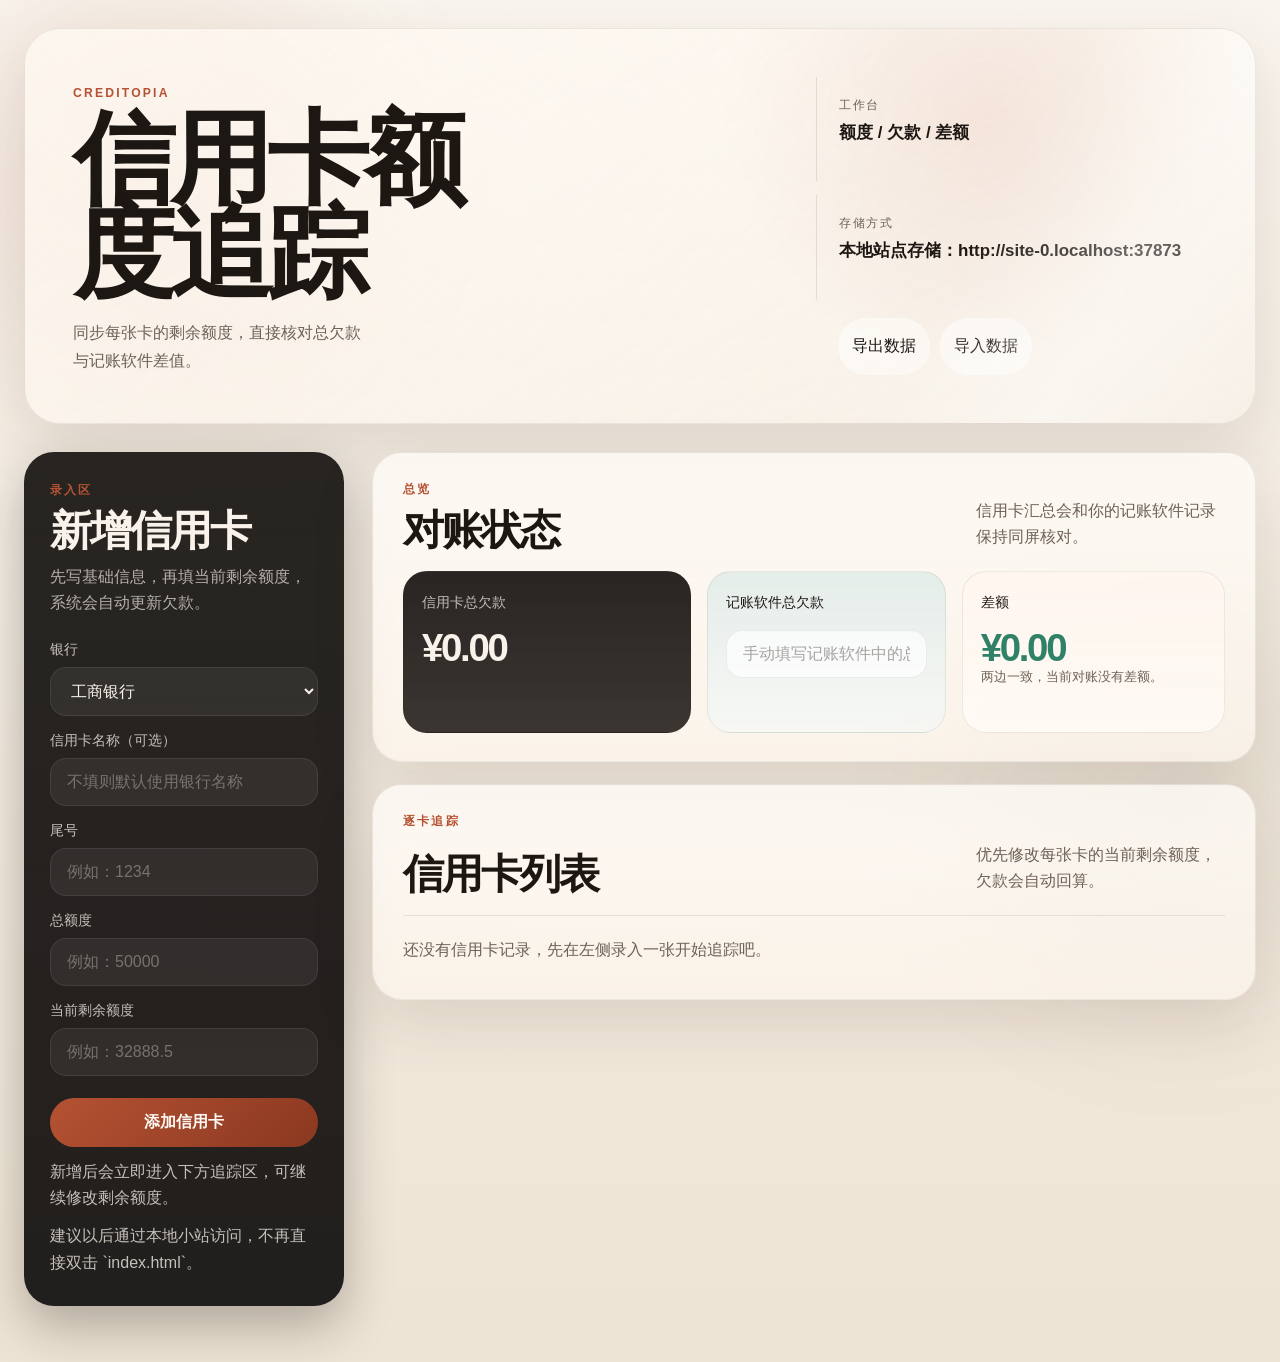
==== index.html @ ddcd6f64 "Build local credit card tracker site" ====
<!DOCTYPE html>
<html lang="zh-CN">
  <head>
    <meta charset="UTF-8" />
    <meta name="viewport" content="width=device-width, initial-scale=1.0" />
    <title>Creditopia 信用卡额度追踪</title>
    <link rel="stylesheet" href="./styles.css?v=5" />
  </head>
  <body>
    <div class="ambient ambient--one" aria-hidden="true"></div>
    <div class="ambient ambient--two" aria-hidden="true"></div>

    <div class="app-shell">
      <header class="masthead reveal">
        <div class="masthead__brand">
          <p class="brand-mark">Creditopia</p>
          <h1>信用卡额度追踪</h1>
          <p class="masthead__summary">
            同步每张卡的剩余额度，直接核对总欠款与记账软件差值。
          </p>
        </div>

        <div class="masthead__meta">
          <div class="meta-chip">
            <span>工作台</span>
            <strong>额度 / 欠款 / 差额</strong>
          </div>
          <div class="meta-note">
            <span>存储方式</span>
            <strong id="storage-mode">仅保存在当前浏览器</strong>
          </div>
          <div class="action-strip">
            <button type="button" class="ghost-btn ghost-btn--light" id="export-data-btn">
              导出数据
            </button>
            <button type="button" class="ghost-btn ghost-btn--light" id="import-data-btn">
              导入数据
            </button>
          </div>
          <input type="file" id="import-file-input" accept="application/json" hidden />
        </div>
      </header>

      <main class="workspace">
        <aside class="compose-panel reveal">
          <div class="section-label">录入区</div>
          <h2>新增信用卡</h2>
          <p class="section-copy">
            先写基础信息，再填当前剩余额度，系统会自动更新欠款。
          </p>

          <form id="card-form" class="card-form">
            <label>
              <span>银行</span>
              <select id="card-bank">
                <option value="icbc">工商银行</option>
                <option value="ccb">建设银行</option>
                <option value="abc">农业银行</option>
                <option value="boc">中国银行</option>
                <option value="psbc">邮储银行</option>
                <option value="bocom">交通银行</option>
                <option value="cmb">招商银行</option>
                <option value="cib">兴业银行</option>
                <option value="spdb">浦发银行</option>
                <option value="gdb">广发银行</option>
                <option value="citic">中信银行</option>
                <option value="ceb">光大银行</option>
                <option value="cmbc">民生银行</option>
                <option value="pingan">平安银行</option>
                <option value="hxb">华夏银行</option>
                <option value="bob">北京银行</option>
                <option value="bos">上海银行</option>
                <option value="njcb">南京银行</option>
                <option value="nbcb">宁波银行</option>
                <option value="czb">浙商银行</option>
                <option value="bhb">渤海银行</option>
                <option value="hfb">恒丰银行</option>
                <option value="generic">其他银行</option>
              </select>
            </label>

            <label>
              <span>信用卡名称（可选）</span>
              <input
                type="text"
                id="card-name"
                placeholder="不填则默认使用银行名称"
                maxlength="30"
              />
            </label>

            <label>
              <span>尾号</span>
              <input
                type="text"
                id="card-last4"
                placeholder="例如：1234"
                inputmode="numeric"
                maxlength="8"
                required
              />
            </label>

            <label>
              <span>总额度</span>
              <input
                type="text"
                id="card-limit"
                placeholder="例如：50000"
                inputmode="decimal"
                required
              />
            </label>

            <label>
              <span>当前剩余额度</span>
              <input
                type="text"
                id="card-available"
                placeholder="例如：32888.5"
                inputmode="decimal"
                required
              />
            </label>

            <button type="submit" class="primary-btn">添加信用卡</button>
          </form>

          <p class="compose-footnote">新增后会立即进入下方追踪区，可继续修改剩余额度。</p>
          <p class="compose-footnote compose-footnote--subtle">
            建议以后通过本地小站访问，不再直接双击 `index.html`。
          </p>
        </aside>

        <section class="main-panel">
          <section class="overview reveal">
            <div class="overview__head">
              <div>
                <div class="section-label">总览</div>
                <h2>对账状态</h2>
              </div>
              <p class="overview__hint">信用卡汇总会和你的记账软件记录保持同屏核对。</p>
            </div>

            <div class="stat-grid">
              <article class="stat-card stat-card--primary">
                <span>信用卡总欠款</span>
                <strong id="cards-total-debt">¥0.00</strong>
              </article>

              <article class="stat-card stat-card--input">
                <label for="ledger-total-debt">记账软件总欠款</label>
                <input
                  type="text"
                  id="ledger-total-debt"
                  placeholder="手动填写记账软件中的总欠款"
                  inputmode="decimal"
                />
              </article>

              <article class="stat-card stat-card--difference">
                <span>差额</span>
                <strong id="debt-difference">¥0.00</strong>
                <small id="difference-hint">信用卡汇总 - 记账软件记录</small>
              </article>
            </div>
          </section>

          <section class="ledger-detail reveal">
            <div class="section-label">逐卡追踪</div>
            <div class="ledger-detail__head">
              <h2>信用卡列表</h2>
              <p>优先修改每张卡的当前剩余额度，欠款会自动回算。</p>
            </div>

            <div id="empty-state" class="empty-state">
              还没有信用卡记录，先在左侧录入一张开始追踪吧。
            </div>

            <div id="card-list" class="card-list"></div>
          </section>
        </section>
      </main>
    </div>

    <template id="card-item-template">
      <article class="credit-card reveal">
        <div class="credit-card__identity">
          <div class="bank-logo-wrap" aria-hidden="true">
            <img class="bank-logo-image" alt="" />
            <div class="bank-logo-fallback"></div>
          </div>
          <div class="credit-card__title-group">
            <div class="credit-card__bank-row">
              <span class="credit-card__bank-name"></span>
              <span class="credit-card__tail"></span>
            </div>
            <p class="credit-card__name"></p>
          </div>
        </div>

        <label class="inline-field inline-field--available">
          <span>当前剩余额度</span>
          <input
            type="text"
            class="available-input"
            inputmode="decimal"
          />
        </label>

        <div class="credit-card__metrics">
          <div class="metric-block">
            <span>总额度</span>
            <strong class="limit-value"></strong>
          </div>
          <div class="metric-block">
            <span>当前欠款</span>
            <strong class="debt-value"></strong>
          </div>
        </div>

        <div class="credit-card__actions">
          <button type="button" class="ghost-btn delete-btn">删除</button>
        </div>
      </article>
    </template>

    <script src="./script.js?v=5"></script>
  </body>
</html>
---- styles.css ----
:root {
  --bg: #f4ede3;
  --surface: rgba(255, 251, 246, 0.74);
  --surface-strong: rgba(255, 250, 244, 0.92);
  --panel: rgba(27, 25, 23, 0.88);
  --panel-soft: rgba(44, 39, 35, 0.78);
  --line: rgba(39, 31, 24, 0.1);
  --line-strong: rgba(255, 255, 255, 0.1);
  --text: #1d1713;
  --muted: #6e6156;
  --inverse: #f8f2ea;
  --accent: #b55233;
  --accent-deep: #8a3820;
  --danger: #cb4c33;
  --success: #2f8167;
  --shadow: 0 24px 64px rgba(63, 39, 24, 0.12);
}

* {
  box-sizing: border-box;
}

html {
  scroll-behavior: smooth;
}

body {
  margin: 0;
  min-height: 100vh;
  font-family:
    "SF Pro Text",
    "PingFang SC",
    "Hiragino Sans GB",
    "Microsoft YaHei",
    sans-serif;
  color: var(--text);
  background:
    linear-gradient(180deg, #f9f5ee 0%, var(--bg) 38%, #eee4d5 100%);
  overflow-x: hidden;
}

button,
input,
select {
  font: inherit;
}

input::-webkit-outer-spin-button,
input::-webkit-inner-spin-button {
  -webkit-appearance: none;
  margin: 0;
}

.ambient {
  position: fixed;
  inset: auto;
  width: 48vw;
  height: 48vw;
  border-radius: 999px;
  pointer-events: none;
  filter: blur(60px);
  opacity: 0.55;
  z-index: 0;
}

.ambient--one {
  top: -10vw;
  left: -12vw;
  background: radial-gradient(circle, rgba(181, 82, 51, 0.24), transparent 68%);
}

.ambient--two {
  right: -16vw;
  bottom: -16vw;
  background: radial-gradient(circle, rgba(96, 74, 47, 0.16), transparent 68%);
}

.app-shell {
  position: relative;
  z-index: 1;
  width: min(1320px, calc(100% - 48px));
  margin: 0 auto;
  padding: 28px 0 56px;
}

.masthead {
  min-height: min(44svh, 420px);
  display: grid;
  grid-template-columns: minmax(0, 1.5fr) minmax(320px, 0.82fr);
  align-items: end;
  gap: 28px;
  padding: clamp(28px, 4vw, 48px);
  border-radius: 36px;
  background:
    linear-gradient(135deg, rgba(255, 247, 238, 0.64), rgba(255, 250, 244, 0.28)),
    radial-gradient(circle at 78% 22%, rgba(181, 82, 51, 0.18), transparent 26%),
    linear-gradient(160deg, rgba(255, 255, 255, 0.42), rgba(234, 224, 209, 0.16));
  border: 1px solid rgba(44, 32, 22, 0.08);
  box-shadow: var(--shadow);
  overflow: hidden;
}

.masthead::after {
  content: "";
  position: absolute;
  inset: 0;
  background:
    linear-gradient(120deg, transparent 0 58%, rgba(255, 255, 255, 0.36) 70%, transparent 84%);
  transform: translateX(18%);
  pointer-events: none;
}

.brand-mark,
.section-label {
  margin: 0 0 12px;
  font-size: 0.76rem;
  font-weight: 700;
  letter-spacing: 0.18em;
  text-transform: uppercase;
  color: var(--accent);
}

.masthead h1,
.compose-panel h2,
.overview h2,
.ledger-detail h2 {
  margin: 0;
  font-family:
    "Avenir Next",
    "SF Pro Display",
    "Segoe UI",
    sans-serif;
  letter-spacing: -0.05em;
}

.masthead h1 {
  max-width: 7ch;
  font-size: clamp(3.6rem, 8vw, 6.8rem);
  line-height: 0.92;
}

.masthead__summary {
  max-width: 32ch;
  margin: 18px 0 0;
  color: var(--muted);
  font-size: 1.02rem;
  line-height: 1.75;
}

.masthead__meta {
  display: grid;
  gap: 14px;
  align-self: stretch;
}

.meta-chip,
.meta-note {
  display: grid;
  gap: 6px;
  align-content: start;
  padding: 20px 22px;
  border-left: 1px solid rgba(35, 27, 21, 0.1);
}

.meta-chip span,
.meta-note span {
  font-size: 0.78rem;
  letter-spacing: 0.12em;
  text-transform: uppercase;
  color: var(--muted);
}

.meta-chip strong,
.meta-note strong {
  font-size: 1.06rem;
  line-height: 1.5;
}

.action-strip {
  display: flex;
  gap: 10px;
  flex-wrap: wrap;
  padding: 4px 22px 0;
}

.workspace {
  display: grid;
  grid-template-columns: 320px minmax(0, 1fr);
  gap: 28px;
  margin-top: 28px;
  align-items: start;
}

.compose-panel {
  position: sticky;
  top: 20px;
  padding: 30px 26px;
  border-radius: 30px;
  color: var(--inverse);
  background:
    linear-gradient(180deg, rgba(31, 28, 25, 0.96), rgba(20, 18, 17, 0.94));
  box-shadow: 0 20px 50px rgba(26, 20, 15, 0.3);
}

.compose-panel h2 {
  font-size: clamp(2rem, 4vw, 2.6rem);
  line-height: 0.98;
}

.section-copy,
.compose-footnote,
.overview__hint,
.ledger-detail__head p {
  margin: 12px 0 0;
  color: rgba(248, 242, 234, 0.68);
  line-height: 1.65;
}

.card-form {
  display: grid;
  gap: 16px;
  margin-top: 24px;
}

.card-form label,
.inline-field {
  display: grid;
  gap: 8px;
}

.card-form span,
.inline-field span,
.stat-card span,
.stat-card label,
.metric-block span {
  font-size: 0.86rem;
  color: inherit;
}

.compose-panel .card-form span,
.compose-panel .compose-footnote {
  color: rgba(248, 242, 234, 0.76);
}

.compose-footnote--subtle {
  color: rgba(248, 242, 234, 0.48);
}

input,
select {
  width: 100%;
  border: 1px solid rgba(255, 255, 255, 0.08);
  border-radius: 16px;
  background: rgba(255, 255, 255, 0.06);
  padding: 14px 16px;
  color: inherit;
  transition:
    border-color 180ms ease,
    background 180ms ease,
    transform 180ms ease,
    box-shadow 180ms ease;
}

input::placeholder {
  color: rgba(248, 242, 234, 0.34);
}

input:focus,
select:focus {
  outline: none;
  border-color: rgba(255, 183, 147, 0.58);
  background: rgba(255, 255, 255, 0.1);
  box-shadow: 0 0 0 4px rgba(181, 82, 51, 0.16);
  transform: translateY(-1px);
}

.primary-btn,
.ghost-btn {
  border: 0;
  border-radius: 999px;
  cursor: pointer;
  transition:
    transform 180ms ease,
    background 180ms ease,
    color 180ms ease,
    opacity 180ms ease;
}

.primary-btn {
  margin-top: 6px;
  padding: 14px 18px;
  font-weight: 700;
  color: #fff9f4;
  background: linear-gradient(135deg, var(--accent), var(--accent-deep));
}

.primary-btn:hover,
.ghost-btn:hover,
.credit-card:hover {
  transform: translateY(-2px);
}

.ghost-btn {
  padding: 10px 14px;
  color: var(--accent-deep);
  background: rgba(181, 82, 51, 0.1);
}

.ghost-btn--light {
  color: var(--text);
  background: rgba(255, 255, 255, 0.48);
}

.main-panel {
  display: grid;
  gap: 22px;
}

.overview,
.ledger-detail {
  padding: 28px 30px;
  border-radius: 30px;
  background:
    linear-gradient(180deg, rgba(255, 252, 248, 0.78), rgba(255, 248, 240, 0.66));
  border: 1px solid rgba(38, 31, 24, 0.08);
  box-shadow: var(--shadow);
}

.overview__head,
.ledger-detail__head {
  display: flex;
  align-items: end;
  justify-content: space-between;
  gap: 18px;
  margin-bottom: 20px;
}

.overview h2,
.ledger-detail h2 {
  font-size: clamp(1.8rem, 4vw, 2.55rem);
  line-height: 1;
}

.overview__hint,
.ledger-detail__head p {
  max-width: 28ch;
  margin: 0;
  color: var(--muted);
}

.stat-grid {
  display: grid;
  grid-template-columns: 1.15fr 0.95fr 1.05fr;
  gap: 16px;
}

.stat-card {
  min-width: 0;
  min-height: 162px;
  display: grid;
  align-content: start;
  padding: 22px 18px;
  border-radius: 24px;
  background: rgba(255, 255, 255, 0.54);
  border: 1px solid rgba(38, 31, 24, 0.08);
}

.stat-card strong {
  margin-top: 16px;
  font-family:
    "Avenir Next",
    "SF Pro Display",
    "Segoe UI",
    sans-serif;
  font-size: clamp(2rem, 3vw, 2.7rem);
  line-height: 1.02;
  letter-spacing: -0.06em;
  white-space: nowrap;
  font-variant-numeric: tabular-nums;
}

.stat-card small {
  margin-top: auto;
  color: var(--muted);
  line-height: 1.55;
}

.stat-card--primary {
  background:
    linear-gradient(180deg, rgba(29, 25, 23, 0.95), rgba(42, 37, 33, 0.92));
  color: var(--inverse);
}

.stat-card--primary span,
.stat-card--primary small {
  color: rgba(248, 242, 234, 0.74);
}

.stat-card--input {
  background:
    linear-gradient(180deg, rgba(224, 235, 232, 0.86), rgba(245, 248, 247, 0.72));
}

.stat-card--input input {
  margin-top: 18px;
  border-color: rgba(44, 57, 53, 0.08);
  background: rgba(255, 255, 255, 0.68);
  color: var(--text);
}

.stat-card--input input::placeholder {
  color: rgba(29, 23, 19, 0.38);
}

.stat-card--difference {
  background:
    linear-gradient(180deg, rgba(255, 245, 239, 0.86), rgba(255, 252, 247, 0.74));
}

.empty-state {
  padding: 24px 0 10px;
  color: var(--muted);
  border-top: 1px solid var(--line);
}

.card-list {
  display: grid;
  gap: 14px;
}

.credit-card {
  display: grid;
  grid-template-columns: minmax(0, 1fr) minmax(200px, 1fr) minmax(220px, 0.9fr) auto;
  gap: 14px;
  align-items: center;
  padding: 12px 0;
  border-top: 1px solid rgba(38, 31, 24, 0.08);
  transition:
    transform 180ms ease,
    opacity 180ms ease,
    border-color 180ms ease;
}

.credit-card:first-child {
  border-top: 0;
}

.credit-card:hover {
  border-color: rgba(181, 82, 51, 0.22);
}

.credit-card__identity {
  min-width: 0;
  display: flex;
  align-items: center;
  gap: 12px;
}

.credit-card__title-group,
.metric-block {
  min-width: 0;
}

.credit-card__bank-row {
  display: flex;
  flex-wrap: wrap;
  align-items: center;
  gap: 8px;
  margin-bottom: 4px;
}

.credit-card__bank-name {
  display: inline-flex;
  align-items: center;
  padding: 3px 9px;
  border-radius: 999px;
  background: rgba(181, 82, 51, 0.1);
  color: var(--accent-deep);
  font-size: 0.74rem;
  font-weight: 700;
}

.credit-card__tail {
  color: var(--muted);
  font-size: 0.84rem;
}

.credit-card__name {
  margin: 0;
  font-size: 1rem;
  font-weight: 700;
  line-height: 1.22;
  overflow-wrap: anywhere;
}

.bank-logo-wrap {
  width: 48px;
  height: 36px;
  border-radius: 12px;
  overflow: hidden;
  flex: 0 0 auto;
  display: grid;
  place-items: center;
  background: rgba(255, 255, 255, 0.74);
  border: 1px solid rgba(38, 31, 24, 0.08);
}

.bank-logo-image,
.bank-logo-fallback {
  width: 100%;
  height: 100%;
}

.bank-logo-image {
  object-fit: contain;
  display: block;
  padding: 4px;
  background: #fff;
}

.bank-logo-fallback {
  display: grid;
  place-items: center;
  color: #fff;
  font-size: 0.62rem;
  font-weight: 800;
  letter-spacing: 0.03em;
  box-shadow: inset 0 1px 0 rgba(255, 255, 255, 0.26);
}

.inline-field--available span {
  color: var(--muted);
  font-size: 0.8rem;
}

.inline-field--available input {
  border-color: rgba(38, 31, 24, 0.08);
  background: rgba(255, 255, 255, 0.62);
  color: var(--text);
  padding: 11px 14px;
}

.inline-field--available input::placeholder {
  color: rgba(29, 23, 19, 0.36);
}

.credit-card__metrics {
  display: grid;
  grid-template-columns: repeat(2, minmax(0, 1fr));
  gap: 10px;
}

.metric-block {
  display: grid;
  gap: 6px;
  padding: 10px 12px;
  border-radius: 14px;
  background: rgba(255, 255, 255, 0.56);
  border: 1px solid rgba(38, 31, 24, 0.06);
}

.metric-block span {
  color: var(--muted);
}

.metric-block strong {
  font-family:
    "Avenir Next",
    "SF Pro Display",
    "Segoe UI",
    sans-serif;
  font-size: 1.18rem;
  letter-spacing: -0.04em;
  font-variant-numeric: tabular-nums;
}

.credit-card__actions {
  display: flex;
  justify-content: flex-end;
}

.credit-card__actions .ghost-btn {
  padding: 8px 12px;
  font-size: 0.84rem;
}

.bank-logo--icbc {
  background: linear-gradient(135deg, #d3272c, #b00919);
}

.bank-logo--ccb {
  background: linear-gradient(135deg, #2666d6, #0b3ea7);
}

.bank-logo--abc {
  background: linear-gradient(135deg, #2f8e53, #1f6e3e);
}

.bank-logo--boc {
  background: linear-gradient(135deg, #bb1f2d, #8f0f1f);
}

.bank-logo--cmb {
  background: linear-gradient(135deg, #d63c44, #b61628);
}

.bank-logo--spdb {
  background: linear-gradient(135deg, #3f57cc, #253998);
}

.bank-logo--gdb {
  background: linear-gradient(135deg, #c83b34, #9e201b);
}

.bank-logo--citic {
  background: linear-gradient(135deg, #d74940, #8f2d2f);
}

.bank-logo--ceb {
  background: linear-gradient(135deg, #7f4fd6, #5c2bb4);
}

.bank-logo--cmbc {
  background: linear-gradient(135deg, #0e9b86, #0b7565);
}

.bank-logo--pingan {
  background: linear-gradient(135deg, #f06f2f, #d94e0f);
}

.bank-logo--bocom {
  background: linear-gradient(135deg, #1650c8, #103b93);
}

.bank-logo--generic {
  background: linear-gradient(135deg, #7a6e63, #554a42);
}

.bank-logo--hxb {
  background: linear-gradient(135deg, #c13e34, #9b201c);
}

.bank-logo--nbcb {
  background: linear-gradient(135deg, #ff8e31, #eb6300);
}

.bank-logo--czb {
  background: linear-gradient(135deg, #b4222a, #8b1019);
}

.bank-logo--bhb {
  background: linear-gradient(135deg, #2b79ca, #15549b);
}

.bank-logo--hfb {
  background: linear-gradient(135deg, #148f6d, #0b6a50);
}

.reveal {
  opacity: 0;
  transform: translateY(18px);
  animation: fade-up 640ms cubic-bezier(0.2, 0.8, 0.2, 1) forwards;
}

.masthead.reveal {
  animation-duration: 760ms;
}

.compose-panel.reveal {
  animation-delay: 80ms;
}

.overview.reveal {
  animation-delay: 120ms;
}

.ledger-detail.reveal {
  animation-delay: 180ms;
}

@keyframes fade-up {
  to {
    opacity: 1;
    transform: translateY(0);
  }
}

@media (prefers-reduced-motion: reduce) {
  html {
    scroll-behavior: auto;
  }

  .reveal {
    opacity: 1;
    transform: none;
    animation: none;
  }
}

@media (max-width: 1120px) {
  .workspace {
    grid-template-columns: 1fr;
  }

  .compose-panel {
    position: static;
  }

  .credit-card {
    grid-template-columns: minmax(0, 1fr);
  }

  .credit-card__actions {
    justify-content: flex-start;
  }
}

@media (max-width: 900px) {
  .app-shell {
    width: min(100% - 28px, 1320px);
  }

  .masthead {
    grid-template-columns: 1fr;
    min-height: auto;
  }

  .masthead h1 {
    max-width: none;
    font-size: clamp(3rem, 12vw, 4.8rem);
  }

  .action-strip {
    padding-inline: 0;
  }

  .overview__head,
  .ledger-detail__head,
  .stat-grid {
    grid-template-columns: 1fr;
    display: grid;
  }
}

@media (max-width: 720px) {
  .app-shell {
    padding-top: 18px;
  }

  .masthead,
  .compose-panel,
  .overview,
  .ledger-detail {
    padding: 22px 20px;
    border-radius: 24px;
  }

  .stat-card {
    min-height: 0;
  }

  .stat-card strong {
    white-space: normal;
  }

  .credit-card__metrics {
    grid-template-columns: 1fr;
  }
}
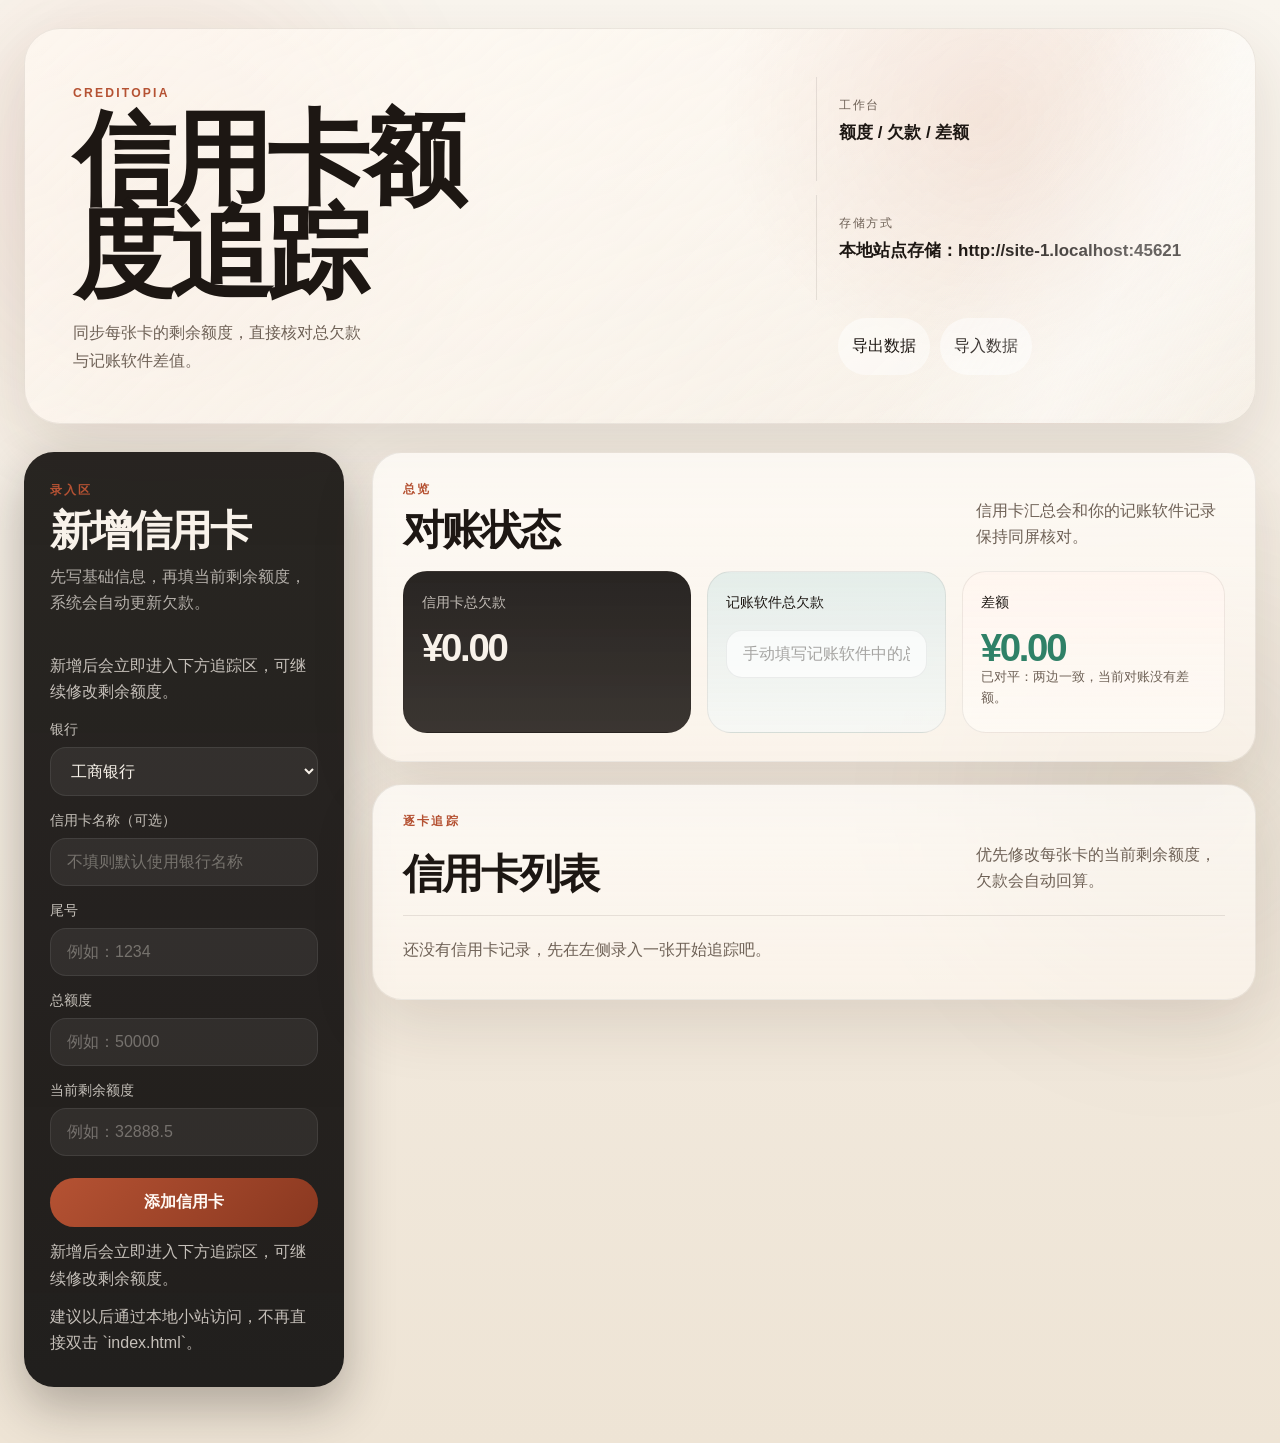
==== commit 0f0f87d0: "Upgrade local credit card tracker flows Add editing, duplicate detection, updated timestamps, and im" ====
--- a/index.html
+++ b/index.html
@@ -50,6 +50,7 @@
           </p>
 
           <form id="card-form" class="card-form">
+            <p id="form-mode-hint" class="compose-footnote compose-footnote--subtle"></p>
             <label>
               <span>银行</span>
               <select id="card-bank">
@@ -196,6 +197,7 @@
               <span class="credit-card__tail"></span>
             </div>
             <p class="credit-card__name"></p>
+            <p class="credit-card__updated-at"></p>
           </div>
         </div>
 
@@ -220,11 +222,13 @@
         </div>
 
         <div class="credit-card__actions">
+          <button type="button" class="ghost-btn edit-btn">编辑</button>
           <button type="button" class="ghost-btn delete-btn">删除</button>
         </div>
       </article>
     </template>
 
-    <script src="./script.js?v=5"></script>
+    <script src="./logic.js?v=6"></script>
+    <script src="./script.js?v=6"></script>
   </body>
 </html>
--- a/styles.css
+++ b/styles.css
@@ -493,6 +493,16 @@
   overflow-wrap: anywhere;
 }
 
+.credit-card__updated-at {
+  margin: 4px 0 0;
+  color: var(--muted);
+  font-size: 0.78rem;
+}
+
+.form-mode-hint--editing {
+  color: rgba(255, 214, 170, 0.86);
+}
+
 .bank-logo-wrap {
   width: 48px;
   height: 36px;
@@ -577,11 +587,23 @@
 .credit-card__actions {
   display: flex;
   justify-content: flex-end;
+  gap: 8px;
+  flex-wrap: wrap;
 }
 
 .credit-card__actions .ghost-btn {
   padding: 8px 12px;
   font-size: 0.84rem;
+}
+
+.edit-btn {
+  background: rgba(47, 129, 103, 0.12);
+  color: var(--success);
+}
+
+.delete-btn {
+  background: rgba(203, 76, 51, 0.1);
+  color: var(--danger);
 }
 
 .bank-logo--icbc {
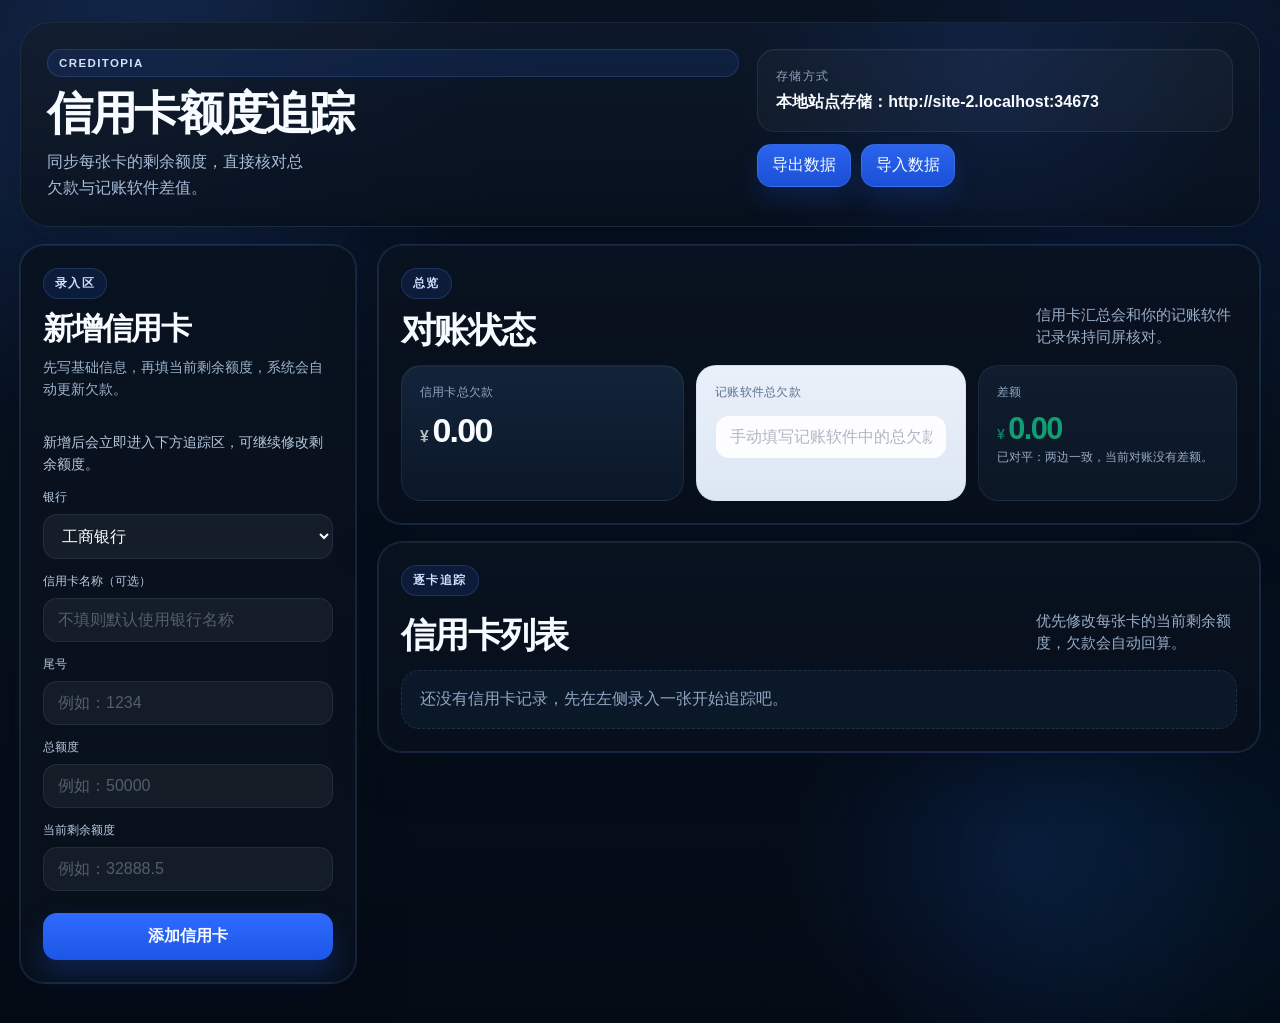
==== commit 1aeb6f78: "Redesign tracker UI and harden amount layouts" ====
--- a/index.html
+++ b/index.html
@@ -4,7 +4,7 @@
     <meta charset="UTF-8" />
     <meta name="viewport" content="width=device-width, initial-scale=1.0" />
     <title>Creditopia 信用卡额度追踪</title>
-    <link rel="stylesheet" href="./styles.css?v=5" />
+    <link rel="stylesheet" href="./styles.css?v=8" />
   </head>
   <body>
     <div class="ambient ambient--one" aria-hidden="true"></div>
@@ -21,10 +21,6 @@
         </div>
 
         <div class="masthead__meta">
-          <div class="meta-chip">
-            <span>工作台</span>
-            <strong>额度 / 欠款 / 差额</strong>
-          </div>
           <div class="meta-note">
             <span>存储方式</span>
             <strong id="storage-mode">仅保存在当前浏览器</strong>
@@ -127,10 +123,6 @@
             <button type="submit" class="primary-btn">添加信用卡</button>
           </form>
 
-          <p class="compose-footnote">新增后会立即进入下方追踪区，可继续修改剩余额度。</p>
-          <p class="compose-footnote compose-footnote--subtle">
-            建议以后通过本地小站访问，不再直接双击 `index.html`。
-          </p>
         </aside>
 
         <section class="main-panel">
@@ -146,7 +138,7 @@
             <div class="stat-grid">
               <article class="stat-card stat-card--primary">
                 <span>信用卡总欠款</span>
-                <strong id="cards-total-debt">¥0.00</strong>
+                <strong id="cards-total-debt" class="amount-value amount-value--hero">¥0.00</strong>
               </article>
 
               <article class="stat-card stat-card--input">
@@ -161,7 +153,7 @@
 
               <article class="stat-card stat-card--difference">
                 <span>差额</span>
-                <strong id="debt-difference">¥0.00</strong>
+                <strong id="debt-difference" class="amount-value amount-value--hero">¥0.00</strong>
                 <small id="difference-hint">信用卡汇总 - 记账软件记录</small>
               </article>
             </div>
@@ -213,11 +205,11 @@
         <div class="credit-card__metrics">
           <div class="metric-block">
             <span>总额度</span>
-            <strong class="limit-value"></strong>
+            <strong class="limit-value amount-value amount-value--metric"></strong>
           </div>
           <div class="metric-block">
             <span>当前欠款</span>
-            <strong class="debt-value"></strong>
+            <strong class="debt-value amount-value amount-value--metric"></strong>
           </div>
         </div>
 
--- a/styles.css
+++ b/styles.css
@@ -1,19 +1,32 @@
 :root {
-  --bg: #f4ede3;
-  --surface: rgba(255, 251, 246, 0.74);
-  --surface-strong: rgba(255, 250, 244, 0.92);
-  --panel: rgba(27, 25, 23, 0.88);
-  --panel-soft: rgba(44, 39, 35, 0.78);
-  --line: rgba(39, 31, 24, 0.1);
-  --line-strong: rgba(255, 255, 255, 0.1);
-  --text: #1d1713;
-  --muted: #6e6156;
-  --inverse: #f8f2ea;
-  --accent: #b55233;
-  --accent-deep: #8a3820;
-  --danger: #cb4c33;
-  --success: #2f8167;
-  --shadow: 0 24px 64px rgba(63, 39, 24, 0.12);
+  --bg: #07111f;
+  --bg-deep: #040b15;
+  --surface: rgba(11, 23, 39, 0.74);
+  --surface-strong: rgba(12, 25, 43, 0.92);
+  --surface-soft: rgba(17, 33, 54, 0.78);
+  --panel: rgba(10, 20, 35, 0.96);
+  --panel-elevated: rgba(15, 28, 46, 0.96);
+  --card: rgba(243, 247, 252, 0.98);
+  --card-soft: rgba(232, 239, 248, 0.84);
+  --line: rgba(127, 156, 194, 0.18);
+  --line-strong: rgba(127, 156, 194, 0.28);
+  --text: #ecf4ff;
+  --text-strong: #07111f;
+  --muted: #8ea3bf;
+  --muted-strong: #5f7594;
+  --inverse: #f8fbff;
+  --accent: #2f6bff;
+  --accent-strong: #1954ea;
+  --accent-soft: rgba(47, 107, 255, 0.12);
+  --success: #0f9f73;
+  --danger: #df5a4f;
+  --glow: 0 0 0 1px rgba(118, 159, 255, 0.18), 0 18px 48px rgba(4, 12, 25, 0.42);
+  --shadow: 0 24px 64px rgba(3, 10, 22, 0.38);
+  --shadow-soft: 0 14px 36px rgba(3, 10, 22, 0.18);
+  --radius-xl: 30px;
+  --radius-lg: 22px;
+  --radius-md: 16px;
+  --radius-sm: 12px;
 }
 
 * {
@@ -35,7 +48,10 @@
     sans-serif;
   color: var(--text);
   background:
-    linear-gradient(180deg, #f9f5ee 0%, var(--bg) 38%, #eee4d5 100%);
+    radial-gradient(circle at 12% 12%, rgba(67, 107, 191, 0.22), transparent 24%),
+    radial-gradient(circle at 88% 16%, rgba(34, 81, 209, 0.16), transparent 22%),
+    radial-gradient(circle at 80% 84%, rgba(48, 112, 255, 0.12), transparent 18%),
+    linear-gradient(180deg, #091423 0%, #06101d 48%, var(--bg-deep) 100%);
   overflow-x: hidden;
 }
 
@@ -54,70 +70,92 @@
 .ambient {
   position: fixed;
   inset: auto;
-  width: 48vw;
-  height: 48vw;
+  width: 42vw;
+  height: 42vw;
   border-radius: 999px;
   pointer-events: none;
-  filter: blur(60px);
-  opacity: 0.55;
+  filter: blur(96px);
+  opacity: 0.56;
   z-index: 0;
 }
 
 .ambient--one {
-  top: -10vw;
-  left: -12vw;
-  background: radial-gradient(circle, rgba(181, 82, 51, 0.24), transparent 68%);
+  top: -14vw;
+  left: -10vw;
+  background: radial-gradient(circle, rgba(45, 107, 255, 0.28), transparent 70%);
 }
 
 .ambient--two {
-  right: -16vw;
-  bottom: -16vw;
-  background: radial-gradient(circle, rgba(96, 74, 47, 0.16), transparent 68%);
+  right: -12vw;
+  bottom: -18vw;
+  background: radial-gradient(circle, rgba(0, 148, 255, 0.18), transparent 68%);
 }
 
 .app-shell {
   position: relative;
   z-index: 1;
-  width: min(1320px, calc(100% - 48px));
+  width: min(1360px, calc(100% - 40px));
   margin: 0 auto;
-  padding: 28px 0 56px;
+  padding: 22px 0 40px;
 }
 
 .masthead {
-  min-height: min(44svh, 420px);
-  display: grid;
-  grid-template-columns: minmax(0, 1.5fr) minmax(320px, 0.82fr);
-  align-items: end;
-  gap: 28px;
-  padding: clamp(28px, 4vw, 48px);
-  border-radius: 36px;
+  position: relative;
+  min-height: 0;
+  display: grid;
+  grid-template-columns: minmax(0, 1.28fr) minmax(320px, 0.88fr);
+  align-items: start;
+  gap: 18px;
+  padding: clamp(20px, 2.4vw, 26px);
+  border-radius: var(--radius-xl);
   background:
-    linear-gradient(135deg, rgba(255, 247, 238, 0.64), rgba(255, 250, 244, 0.28)),
-    radial-gradient(circle at 78% 22%, rgba(181, 82, 51, 0.18), transparent 26%),
-    linear-gradient(160deg, rgba(255, 255, 255, 0.42), rgba(234, 224, 209, 0.16));
-  border: 1px solid rgba(44, 32, 22, 0.08);
+    linear-gradient(180deg, rgba(13, 24, 40, 0.9), rgba(8, 17, 30, 0.96)),
+    linear-gradient(135deg, rgba(47, 107, 255, 0.09), transparent 52%);
+  border: 1px solid rgba(129, 160, 205, 0.14);
   box-shadow: var(--shadow);
   overflow: hidden;
 }
 
-.masthead::after {
+.masthead::before {
   content: "";
   position: absolute;
   inset: 0;
   background:
-    linear-gradient(120deg, transparent 0 58%, rgba(255, 255, 255, 0.36) 70%, transparent 84%);
-  transform: translateX(18%);
+    linear-gradient(135deg, rgba(255, 255, 255, 0.02), transparent 40%),
+    radial-gradient(circle at 78% 22%, rgba(47, 107, 255, 0.12), transparent 26%);
   pointer-events: none;
+}
+
+.masthead__brand,
+.masthead__meta,
+.main-panel,
+.compose-panel,
+.overview,
+.ledger-detail {
+  position: relative;
+  z-index: 1;
+}
+
+.masthead__brand {
+  display: grid;
+  align-content: start;
 }
 
 .brand-mark,
 .section-label {
-  margin: 0 0 12px;
-  font-size: 0.76rem;
+  display: inline-flex;
+  align-items: center;
+  gap: 8px;
+  margin: 0 0 14px;
+  padding: 7px 11px;
+  border-radius: 999px;
+  font-size: 0.72rem;
   font-weight: 700;
-  letter-spacing: 0.18em;
+  letter-spacing: 0.12em;
   text-transform: uppercase;
-  color: var(--accent);
+  color: #cfe0ff;
+  background: rgba(47, 107, 255, 0.12);
+  border: 1px solid rgba(111, 153, 255, 0.18);
 }
 
 .masthead h1,
@@ -126,31 +164,33 @@
 .ledger-detail h2 {
   margin: 0;
   font-family:
+    "SF Pro Display",
     "Avenir Next",
-    "SF Pro Display",
     "Segoe UI",
     sans-serif;
   letter-spacing: -0.05em;
 }
 
 .masthead h1 {
-  max-width: 7ch;
-  font-size: clamp(3.6rem, 8vw, 6.8rem);
-  line-height: 0.92;
+  max-width: none;
+  font-size: clamp(2.1rem, 3.6vw, 3.5rem);
+  line-height: 0.96;
+  color: #f7fbff;
 }
 
 .masthead__summary {
-  max-width: 32ch;
-  margin: 18px 0 0;
-  color: var(--muted);
-  font-size: 1.02rem;
-  line-height: 1.75;
+  max-width: 30ch;
+  margin: 14px 0 0;
+  color: #a8bdd8;
+  font-size: 1rem;
+  line-height: 1.58;
 }
 
 .masthead__meta {
   display: grid;
-  gap: 14px;
-  align-self: stretch;
+  gap: 12px;
+  align-content: start;
+  align-self: start;
 }
 
 .meta-chip,
@@ -158,53 +198,59 @@
   display: grid;
   gap: 6px;
   align-content: start;
-  padding: 20px 22px;
-  border-left: 1px solid rgba(35, 27, 21, 0.1);
+  padding: 18px 18px;
+  border-radius: 18px;
+  background: rgba(244, 248, 255, 0.03);
+  border: 1px solid rgba(129, 160, 205, 0.13);
+  box-shadow: inset 0 1px 0 rgba(255, 255, 255, 0.03);
 }
 
 .meta-chip span,
 .meta-note span {
-  font-size: 0.78rem;
-  letter-spacing: 0.12em;
+  font-size: 0.76rem;
+  letter-spacing: 0.1em;
   text-transform: uppercase;
   color: var(--muted);
 }
 
 .meta-chip strong,
 .meta-note strong {
-  font-size: 1.06rem;
-  line-height: 1.5;
+  font-size: 1rem;
+  line-height: 1.35;
+  color: var(--inverse);
 }
 
 .action-strip {
   display: flex;
   gap: 10px;
   flex-wrap: wrap;
-  padding: 4px 22px 0;
+  padding-top: 0;
 }
 
 .workspace {
   display: grid;
-  grid-template-columns: 320px minmax(0, 1fr);
-  gap: 28px;
-  margin-top: 28px;
+  grid-template-columns: 336px minmax(0, 1fr);
+  gap: 22px;
+  margin-top: 18px;
   align-items: start;
 }
 
 .compose-panel {
   position: sticky;
-  top: 20px;
-  padding: 30px 26px;
-  border-radius: 30px;
+  top: 18px;
+  padding: 22px;
+  border-radius: 24px;
   color: var(--inverse);
   background:
-    linear-gradient(180deg, rgba(31, 28, 25, 0.96), rgba(20, 18, 17, 0.94));
-  box-shadow: 0 20px 50px rgba(26, 20, 15, 0.3);
+    linear-gradient(180deg, rgba(9, 18, 32, 0.98), rgba(8, 16, 27, 0.98)),
+    linear-gradient(135deg, rgba(47, 107, 255, 0.06), transparent 48%);
+  border: 1px solid rgba(124, 154, 197, 0.14);
+  box-shadow: var(--glow);
 }
 
 .compose-panel h2 {
-  font-size: clamp(2rem, 4vw, 2.6rem);
-  line-height: 0.98;
+  font-size: clamp(1.72rem, 2.4vw, 2.16rem);
+  line-height: 1.02;
 }
 
 .section-copy,
@@ -212,14 +258,20 @@
 .overview__hint,
 .ledger-detail__head p {
   margin: 12px 0 0;
-  color: rgba(248, 242, 234, 0.68);
-  line-height: 1.65;
+  color: #9eb4cf;
+  line-height: 1.55;
+}
+
+.section-copy,
+.compose-footnote {
+  font-size: 0.9rem;
+  color: #9eb4cf;
 }
 
 .card-form {
   display: grid;
-  gap: 16px;
-  margin-top: 24px;
+  gap: 14px;
+  margin-top: 18px;
 }
 
 .card-form label,
@@ -230,29 +282,29 @@
 
 .card-form span,
 .inline-field span,
-.stat-card span,
 .stat-card label,
 .metric-block span {
-  font-size: 0.86rem;
+  font-size: 0.78rem;
   color: inherit;
 }
 
 .compose-panel .card-form span,
 .compose-panel .compose-footnote {
-  color: rgba(248, 242, 234, 0.76);
+  color: #b7c9df;
 }
 
 .compose-footnote--subtle {
-  color: rgba(248, 242, 234, 0.48);
+  color: #7f93ae;
 }
 
 input,
 select {
   width: 100%;
-  border: 1px solid rgba(255, 255, 255, 0.08);
-  border-radius: 16px;
-  background: rgba(255, 255, 255, 0.06);
-  padding: 14px 16px;
+  min-width: 0;
+  border: 1px solid rgba(117, 149, 196, 0.14);
+  border-radius: 14px;
+  background: rgba(246, 250, 255, 0.05);
+  padding: 12px 14px;
   color: inherit;
   transition:
     border-color 180ms ease,
@@ -262,36 +314,40 @@
 }
 
 input::placeholder {
-  color: rgba(248, 242, 234, 0.34);
+  color: rgba(184, 201, 224, 0.38);
 }
 
 input:focus,
-select:focus {
+select:focus,
+.primary-btn:focus-visible,
+.ghost-btn:focus-visible {
   outline: none;
-  border-color: rgba(255, 183, 147, 0.58);
-  background: rgba(255, 255, 255, 0.1);
-  box-shadow: 0 0 0 4px rgba(181, 82, 51, 0.16);
+  border-color: rgba(106, 150, 255, 0.62);
+  background: rgba(246, 250, 255, 0.08);
+  box-shadow: 0 0 0 4px rgba(47, 107, 255, 0.14);
   transform: translateY(-1px);
 }
 
 .primary-btn,
 .ghost-btn {
   border: 0;
-  border-radius: 999px;
+  border-radius: 14px;
   cursor: pointer;
   transition:
     transform 180ms ease,
     background 180ms ease,
     color 180ms ease,
-    opacity 180ms ease;
+    opacity 180ms ease,
+    box-shadow 180ms ease;
 }
 
 .primary-btn {
-  margin-top: 6px;
-  padding: 14px 18px;
+  margin-top: 8px;
+  padding: 13px 16px;
   font-weight: 700;
-  color: #fff9f4;
-  background: linear-gradient(135deg, var(--accent), var(--accent-deep));
+  color: #f7fbff;
+  background: linear-gradient(180deg, #2f6bff, #1d56e6);
+  box-shadow: 0 14px 28px rgba(27, 71, 184, 0.34);
 }
 
 .primary-btn:hover,
@@ -302,158 +358,271 @@
 
 .ghost-btn {
   padding: 10px 14px;
-  color: var(--accent-deep);
-  background: rgba(181, 82, 51, 0.1);
+  color: #dbe8fb;
+  background: rgba(244, 248, 255, 0.05);
+  border: 1px solid rgba(129, 160, 205, 0.12);
 }
 
 .ghost-btn--light {
-  color: var(--text);
-  background: rgba(255, 255, 255, 0.48);
+  color: #f6fbff;
+  background: linear-gradient(180deg, rgba(47, 107, 255, 0.92), rgba(29, 86, 230, 0.92));
+  border-color: rgba(113, 154, 255, 0.26);
+  box-shadow: 0 12px 24px rgba(22, 63, 164, 0.28);
 }
 
 .main-panel {
   display: grid;
-  gap: 22px;
+  gap: 18px;
 }
 
 .overview,
 .ledger-detail {
-  padding: 28px 30px;
-  border-radius: 30px;
+  padding: 22px;
+  border-radius: 24px;
   background:
-    linear-gradient(180deg, rgba(255, 252, 248, 0.78), rgba(255, 248, 240, 0.66));
-  border: 1px solid rgba(38, 31, 24, 0.08);
-  box-shadow: var(--shadow);
+    linear-gradient(180deg, rgba(9, 18, 32, 0.98), rgba(7, 15, 28, 0.98)),
+    linear-gradient(135deg, rgba(47, 107, 255, 0.04), transparent 52%);
+  border: 1px solid rgba(124, 154, 197, 0.14);
+  box-shadow: var(--glow);
 }
 
 .overview__head,
 .ledger-detail__head {
-  display: flex;
+  display: grid;
+  grid-template-columns: minmax(0, 1.15fr) minmax(240px, 0.85fr);
   align-items: end;
-  justify-content: space-between;
-  gap: 18px;
-  margin-bottom: 20px;
+  gap: 14px;
+  margin-bottom: 16px;
 }
 
 .overview h2,
 .ledger-detail h2 {
-  font-size: clamp(1.8rem, 4vw, 2.55rem);
-  line-height: 1;
+  font-size: clamp(1.72rem, 3vw, 2.16rem);
+  line-height: 1.04;
+  color: #f6fbff;
 }
 
 .overview__hint,
 .ledger-detail__head p {
-  max-width: 28ch;
+  max-width: 24ch;
   margin: 0;
-  color: var(--muted);
+  color: #99aec9;
+  justify-self: end;
+  font-size: 0.94rem;
+  line-height: 1.48;
 }
 
 .stat-grid {
   display: grid;
-  grid-template-columns: 1.15fr 0.95fr 1.05fr;
-  gap: 16px;
+  grid-template-columns: minmax(0, 1.05fr) minmax(0, 1fr) minmax(0, 0.96fr);
+  gap: 12px;
 }
 
 .stat-card {
   min-width: 0;
-  min-height: 162px;
+  min-height: 136px;
   display: grid;
   align-content: start;
-  padding: 22px 18px;
-  border-radius: 24px;
-  background: rgba(255, 255, 255, 0.54);
-  border: 1px solid rgba(38, 31, 24, 0.08);
-}
-
-.stat-card strong {
-  margin-top: 16px;
+  gap: 6px;
+  padding: 18px;
+  border-radius: 20px;
+  background: rgba(17, 31, 50, 0.78);
+  border: 1px solid rgba(116, 149, 197, 0.12);
+}
+
+.stat-card > span,
+.stat-card > label {
+  font-size: 0.76rem;
+  letter-spacing: 0.02em;
+  color: #90a7c5;
+}
+
+.amount-value {
+  min-width: 0;
+  display: flex;
+  align-items: baseline;
+  flex-wrap: wrap;
+  gap: 0.16em;
+  margin-top: 8px;
   font-family:
+    "SF Pro Display",
     "Avenir Next",
-    "SF Pro Display",
     "Segoe UI",
     sans-serif;
-  font-size: clamp(2rem, 3vw, 2.7rem);
-  line-height: 1.02;
-  letter-spacing: -0.06em;
+  line-height: 1;
+  letter-spacing: -0.05em;
+  font-variant-numeric: tabular-nums;
+}
+
+.amount-value__symbol {
+  flex: 0 0 auto;
+  font-size: 0.46em;
+  line-height: 1;
+  opacity: 0.72;
+}
+
+.amount-value__text {
+  min-width: 0;
+  display: inline-flex;
+  flex-wrap: wrap;
+  gap: 0.04em;
+}
+
+.amount-value__chunk {
+  display: inline-block;
   white-space: nowrap;
-  font-variant-numeric: tabular-nums;
+}
+
+.amount-value--hero {
+  font-size: clamp(1.92rem, 2.35vw, 2.34rem);
+  font-weight: 760;
+  color: #f8fbff;
+  flex-wrap: nowrap;
+}
+
+.amount-value--metric {
+  font-size: 1rem;
+  letter-spacing: -0.03em;
+  font-weight: 740;
+  color: #091321;
+}
+
+.amount-value[data-density="compact"] {
+  font-size: clamp(1.56rem, 2.2vw, 2rem);
+}
+
+.amount-value[data-density="tiny"] {
+  font-size: clamp(1.18rem, 1.8vw, 1.52rem);
 }
 
 .stat-card small {
   margin-top: auto;
-  color: var(--muted);
-  line-height: 1.55;
+  color: #98acc6;
+  font-size: 0.86rem;
+  line-height: 1.44;
+}
+
+.stat-card--difference small {
+  font-size: 0.78rem;
+  line-height: 1.36;
 }
 
 .stat-card--primary {
   background:
-    linear-gradient(180deg, rgba(29, 25, 23, 0.95), rgba(42, 37, 33, 0.92));
-  color: var(--inverse);
-}
-
-.stat-card--primary span,
-.stat-card--primary small {
-  color: rgba(248, 242, 234, 0.74);
+    linear-gradient(180deg, rgba(19, 36, 58, 0.98), rgba(11, 24, 41, 0.98)),
+    linear-gradient(135deg, rgba(53, 109, 255, 0.16), transparent 48%);
+  box-shadow: inset 0 1px 0 rgba(255, 255, 255, 0.03);
+}
+
+.stat-card--primary .amount-value--hero {
+  line-height: 0.94;
+}
+
+#cards-total-debt,
+#debt-difference {
+  line-height: 0.92;
+  flex-wrap: nowrap;
+}
+
+#cards-total-debt {
+  font-size: clamp(2.12rem, 2.55vw, 2.72rem);
+}
+
+#debt-difference {
+  font-size: clamp(1.92rem, 2.3vw, 2.28rem);
+}
+
+#cards-total-debt .amount-value__text,
+#cards-total-debt .amount-value__chunk,
+#debt-difference .amount-value__text,
+#debt-difference .amount-value__chunk {
+  font-size: inherit;
+  line-height: inherit;
+}
+
+#cards-total-debt .amount-value__text,
+#debt-difference .amount-value__text {
+  display: inline-block;
+  white-space: nowrap;
+}
+
+#cards-total-debt .amount-value__chunk,
+#debt-difference .amount-value__chunk {
+  display: inline;
 }
 
 .stat-card--input {
   background:
-    linear-gradient(180deg, rgba(224, 235, 232, 0.86), rgba(245, 248, 247, 0.72));
+    linear-gradient(180deg, rgba(238, 245, 255, 0.98), rgba(225, 235, 248, 0.98));
+  color: var(--text-strong);
+}
+
+.stat-card--input label {
+  color: #587091;
 }
 
 .stat-card--input input {
-  margin-top: 18px;
-  border-color: rgba(44, 57, 53, 0.08);
-  background: rgba(255, 255, 255, 0.68);
-  color: var(--text);
+  margin-top: 8px;
+  border-color: rgba(116, 149, 197, 0.18);
+  background: rgba(255, 255, 255, 0.9);
+  color: var(--text-strong);
+  padding-block: 12px;
 }
 
 .stat-card--input input::placeholder {
-  color: rgba(29, 23, 19, 0.38);
+  color: rgba(30, 48, 76, 0.34);
 }
 
 .stat-card--difference {
   background:
-    linear-gradient(180deg, rgba(255, 245, 239, 0.86), rgba(255, 252, 247, 0.74));
+    linear-gradient(180deg, rgba(18, 31, 50, 0.88), rgba(12, 24, 38, 0.92));
 }
 
 .empty-state {
-  padding: 24px 0 10px;
-  color: var(--muted);
-  border-top: 1px solid var(--line);
+  padding: 18px;
+  color: #90a7c5;
+  border: 1px dashed rgba(117, 149, 196, 0.18);
+  border-radius: 18px;
+  background: rgba(17, 31, 50, 0.58);
 }
 
 .card-list {
   display: grid;
-  gap: 14px;
+  gap: 10px;
 }
 
 .credit-card {
   display: grid;
-  grid-template-columns: minmax(0, 1fr) minmax(200px, 1fr) minmax(220px, 0.9fr) auto;
-  gap: 14px;
+  grid-template-columns: minmax(210px, 1.06fr) minmax(220px, 1fr) minmax(224px, 0.9fr) auto;
+  gap: 12px;
   align-items: center;
-  padding: 12px 0;
-  border-top: 1px solid rgba(38, 31, 24, 0.08);
+  padding: 14px;
+  border-radius: 18px;
+  background:
+    linear-gradient(180deg, rgba(245, 248, 253, 0.98), rgba(234, 240, 248, 0.96));
+  border: 1px solid rgba(126, 154, 193, 0.14);
+  box-shadow: var(--shadow-soft);
   transition:
     transform 180ms ease,
     opacity 180ms ease,
-    border-color 180ms ease;
+    border-color 180ms ease,
+    box-shadow 180ms ease;
 }
 
 .credit-card:first-child {
-  border-top: 0;
+  border-top: 1px solid rgba(126, 154, 193, 0.14);
 }
 
 .credit-card:hover {
-  border-color: rgba(181, 82, 51, 0.22);
+  border-color: rgba(66, 112, 223, 0.24);
+  box-shadow: 0 18px 40px rgba(4, 13, 29, 0.14);
 }
 
 .credit-card__identity {
   min-width: 0;
   display: flex;
   align-items: center;
-  gap: 12px;
+  gap: 10px;
 }
 
 .credit-card__title-group,
@@ -465,42 +634,43 @@
   display: flex;
   flex-wrap: wrap;
   align-items: center;
-  gap: 8px;
-  margin-bottom: 4px;
+  gap: 6px;
+  margin-bottom: 2px;
 }
 
 .credit-card__bank-name {
   display: inline-flex;
   align-items: center;
-  padding: 3px 9px;
+  padding: 3px 8px;
   border-radius: 999px;
-  background: rgba(181, 82, 51, 0.1);
-  color: var(--accent-deep);
-  font-size: 0.74rem;
+  background: rgba(47, 107, 255, 0.08);
+  color: #3365d7;
+  font-size: 0.7rem;
   font-weight: 700;
 }
 
 .credit-card__tail {
-  color: var(--muted);
-  font-size: 0.84rem;
+  color: #6c84a5;
+  font-size: 0.8rem;
 }
 
 .credit-card__name {
   margin: 0;
-  font-size: 1rem;
+  font-size: 0.95rem;
   font-weight: 700;
-  line-height: 1.22;
+  line-height: 1.2;
+  color: #07111f;
   overflow-wrap: anywhere;
 }
 
 .credit-card__updated-at {
   margin: 4px 0 0;
-  color: var(--muted);
-  font-size: 0.78rem;
+  color: #6f86a5;
+  font-size: 0.72rem;
 }
 
 .form-mode-hint--editing {
-  color: rgba(255, 214, 170, 0.86);
+  color: #b8d0ff;
 }
 
 .bank-logo-wrap {
@@ -511,8 +681,8 @@
   flex: 0 0 auto;
   display: grid;
   place-items: center;
-  background: rgba(255, 255, 255, 0.74);
-  border: 1px solid rgba(38, 31, 24, 0.08);
+  background: rgba(255, 255, 255, 0.86);
+  border: 1px solid rgba(126, 154, 193, 0.14);
 }
 
 .bank-logo-image,
@@ -538,20 +708,24 @@
   box-shadow: inset 0 1px 0 rgba(255, 255, 255, 0.26);
 }
 
+.inline-field {
+  align-content: start;
+}
+
 .inline-field--available span {
-  color: var(--muted);
-  font-size: 0.8rem;
+  color: #607897;
+  font-size: 0.74rem;
 }
 
 .inline-field--available input {
-  border-color: rgba(38, 31, 24, 0.08);
-  background: rgba(255, 255, 255, 0.62);
-  color: var(--text);
-  padding: 11px 14px;
+  border-color: rgba(126, 154, 193, 0.16);
+  background: rgba(255, 255, 255, 0.82);
+  color: var(--text-strong);
+  padding: 9px 14px;
 }
 
 .inline-field--available input::placeholder {
-  color: rgba(29, 23, 19, 0.36);
+  color: rgba(30, 48, 76, 0.32);
 }
 
 .credit-card__metrics {
@@ -562,48 +736,43 @@
 
 .metric-block {
   display: grid;
-  gap: 6px;
-  padding: 10px 12px;
-  border-radius: 14px;
-  background: rgba(255, 255, 255, 0.56);
-  border: 1px solid rgba(38, 31, 24, 0.06);
+  gap: 4px;
+  padding: 9px 12px;
+  border-radius: 12px;
+  background: rgba(255, 255, 255, 0.72);
+  border: 1px solid rgba(126, 154, 193, 0.12);
 }
 
 .metric-block span {
-  color: var(--muted);
-}
-
-.metric-block strong {
-  font-family:
-    "Avenir Next",
-    "SF Pro Display",
-    "Segoe UI",
-    sans-serif;
-  font-size: 1.18rem;
-  letter-spacing: -0.04em;
-  font-variant-numeric: tabular-nums;
+  color: #607897;
+  font-size: 0.72rem;
 }
 
 .credit-card__actions {
   display: flex;
   justify-content: flex-end;
-  gap: 8px;
+  align-self: center;
+  gap: 6px;
   flex-wrap: wrap;
 }
 
 .credit-card__actions .ghost-btn {
-  padding: 8px 12px;
-  font-size: 0.84rem;
+  padding: 7px 10px;
+  border-radius: 12px;
+  font-size: 0.78rem;
+  font-weight: 700;
 }
 
 .edit-btn {
-  background: rgba(47, 129, 103, 0.12);
-  color: var(--success);
+  color: #185dcb;
+  background: rgba(47, 107, 255, 0.08);
+  border: 1px solid rgba(47, 107, 255, 0.08);
 }
 
 .delete-btn {
-  background: rgba(203, 76, 51, 0.1);
-  color: var(--danger);
+  color: #d14f45;
+  background: rgba(223, 90, 79, 0.08);
+  border: 1px solid rgba(223, 90, 79, 0.08);
 }
 
 .bank-logo--icbc {
@@ -681,23 +850,23 @@
 .reveal {
   opacity: 0;
   transform: translateY(18px);
-  animation: fade-up 640ms cubic-bezier(0.2, 0.8, 0.2, 1) forwards;
+  animation: fade-up 560ms cubic-bezier(0.2, 0.8, 0.2, 1) forwards;
 }
 
 .masthead.reveal {
-  animation-duration: 760ms;
+  animation-duration: 680ms;
 }
 
 .compose-panel.reveal {
-  animation-delay: 80ms;
+  animation-delay: 70ms;
 }
 
 .overview.reveal {
-  animation-delay: 120ms;
+  animation-delay: 110ms;
 }
 
 .ledger-detail.reveal {
-  animation-delay: 180ms;
+  animation-delay: 160ms;
 }
 
 @keyframes fade-up {
@@ -730,6 +899,7 @@
 
   .credit-card {
     grid-template-columns: minmax(0, 1fr);
+    align-items: start;
   }
 
   .credit-card__actions {
@@ -737,9 +907,9 @@
   }
 }
 
-@media (max-width: 900px) {
+@media (max-width: 920px) {
   .app-shell {
-    width: min(100% - 28px, 1320px);
+    width: min(100% - 24px, 1360px);
   }
 
   .masthead {
@@ -749,11 +919,7 @@
 
   .masthead h1 {
     max-width: none;
-    font-size: clamp(3rem, 12vw, 4.8rem);
-  }
-
-  .action-strip {
-    padding-inline: 0;
+    font-size: clamp(2.2rem, 8vw, 3rem);
   }
 
   .overview__head,
@@ -762,30 +928,98 @@
     grid-template-columns: 1fr;
     display: grid;
   }
+
+  .overview__hint,
+  .ledger-detail__head p {
+    justify-self: start;
+    max-width: 32ch;
+  }
 }
 
 @media (max-width: 720px) {
   .app-shell {
-    padding-top: 18px;
+    width: min(100% - 16px, 1360px);
+    padding-top: 14px;
   }
 
   .masthead,
   .compose-panel,
   .overview,
   .ledger-detail {
-    padding: 22px 20px;
-    border-radius: 24px;
+    padding: 18px 16px;
+    border-radius: 20px;
+  }
+
+  .meta-chip,
+  .meta-note,
+  .stat-card,
+  .credit-card,
+  .empty-state {
+    border-radius: 16px;
   }
 
   .stat-card {
     min-height: 0;
   }
 
-  .stat-card strong {
+  .amount-value {
+    gap: 0.12em;
+  }
+
+  .amount-value--hero {
+    font-size: clamp(1.62rem, 7vw, 1.96rem);
+  }
+
+  .stat-card--primary .amount-value--hero {
+    font-size: clamp(1.88rem, 8.6vw, 2.26rem);
+  }
+
+  #cards-total-debt,
+  #debt-difference {
+    flex-wrap: wrap;
+  }
+
+  #cards-total-debt {
+    font-size: clamp(1.88rem, 8.6vw, 2.26rem);
+  }
+
+  #debt-difference {
+    font-size: clamp(1.62rem, 7vw, 1.96rem);
+  }
+
+  #cards-total-debt .amount-value__text,
+  #debt-difference .amount-value__text {
+    display: inline-flex;
     white-space: normal;
+  }
+
+  #cards-total-debt .amount-value__chunk,
+  #debt-difference .amount-value__chunk {
+    display: inline-block;
+  }
+
+  .amount-value--metric {
+    font-size: clamp(0.96rem, 4.5vw, 1.04rem);
+  }
+
+  .amount-value[data-density="compact"] {
+    font-size: clamp(1.3rem, 6.8vw, 1.62rem);
+  }
+
+  .amount-value[data-density="tiny"] {
+    font-size: clamp(1.05rem, 5.5vw, 1.3rem);
   }
 
   .credit-card__metrics {
     grid-template-columns: 1fr;
   }
-}
+
+  .credit-card__actions {
+    width: 100%;
+  }
+
+  .ghost-btn,
+  .primary-btn {
+    min-height: 44px;
+  }
+}
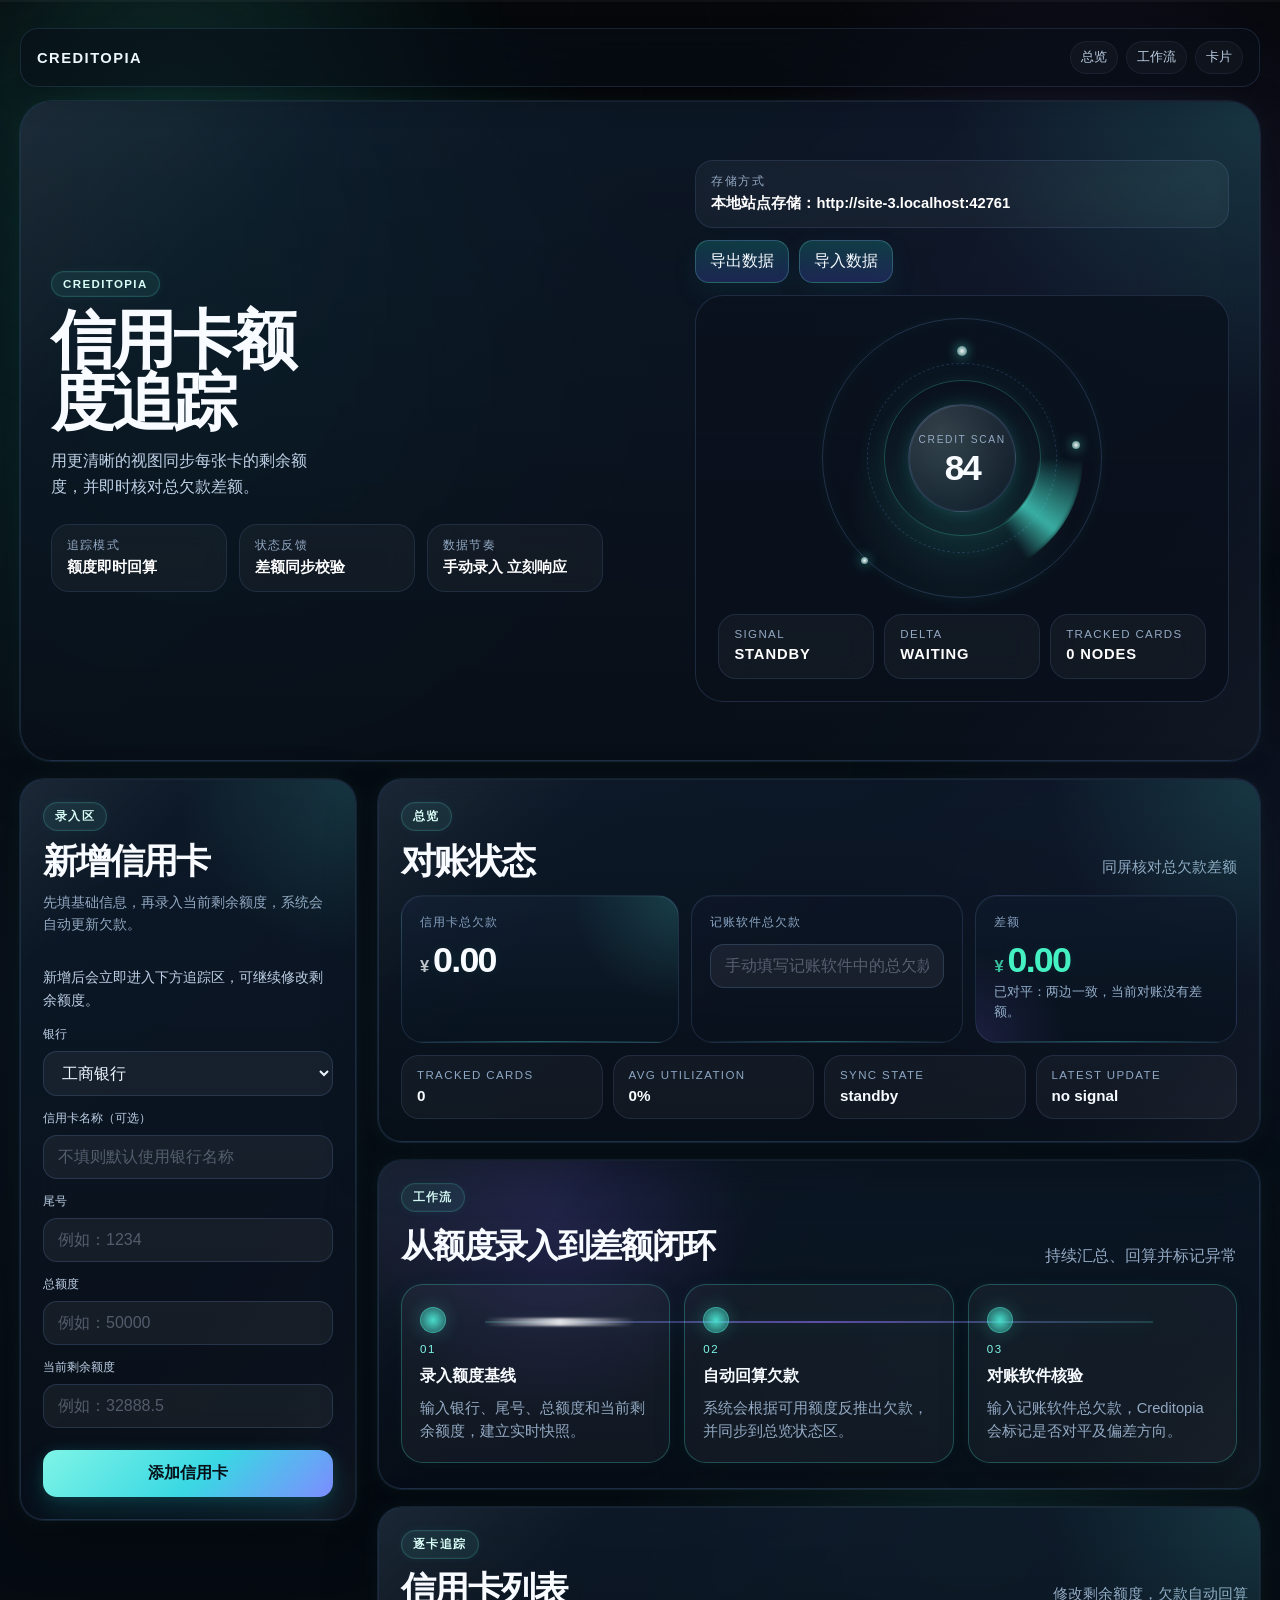
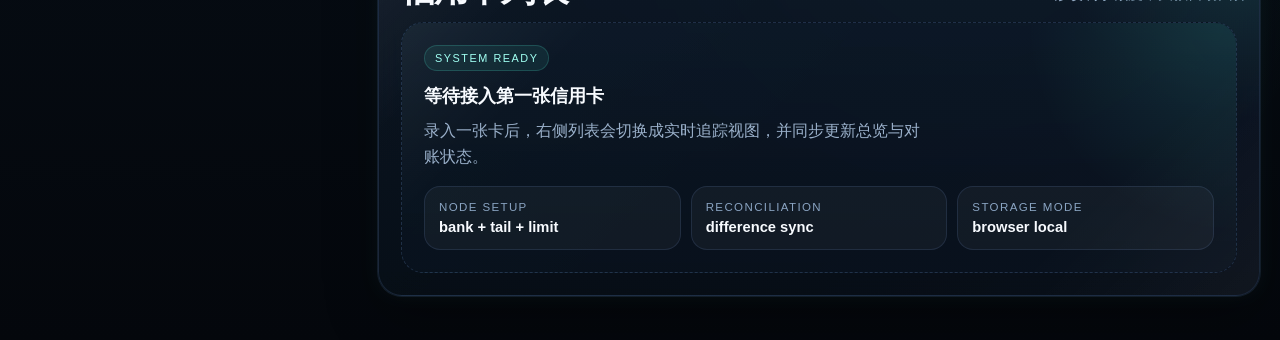
==== commit d4945d16: "Polish Creditopia visual refresh" ====
--- a/index.html
+++ b/index.html
@@ -4,20 +4,48 @@
     <meta charset="UTF-8" />
     <meta name="viewport" content="width=device-width, initial-scale=1.0" />
     <title>Creditopia 信用卡额度追踪</title>
-    <link rel="stylesheet" href="./styles.css?v=8" />
+    <link rel="stylesheet" href="./styles.css?v=11" />
   </head>
-  <body>
+  <body id="top">
+    <div class="scroll-progress" aria-hidden="true">
+      <div class="scroll-progress__bar" id="scroll-progress-bar"></div>
+    </div>
     <div class="ambient ambient--one" aria-hidden="true"></div>
     <div class="ambient ambient--two" aria-hidden="true"></div>
+    <div class="ambient ambient--three" aria-hidden="true"></div>
+    <div class="tech-grid" aria-hidden="true"></div>
 
     <div class="app-shell">
+      <nav class="topbar reveal" aria-label="页面导航">
+        <a class="topbar__brand" href="#top">Creditopia</a>
+        <div class="topbar__links">
+          <a href="#overview-panel">总览</a>
+          <a href="#process-panel">工作流</a>
+          <a href="#cards-panel">卡片</a>
+        </div>
+      </nav>
+
       <header class="masthead reveal">
         <div class="masthead__brand">
           <p class="brand-mark">Creditopia</p>
           <h1>信用卡额度追踪</h1>
           <p class="masthead__summary">
-            同步每张卡的剩余额度，直接核对总欠款与记账软件差值。
+            用更清晰的视图同步每张卡的剩余额度，并即时核对总欠款差额。
           </p>
+          <div class="masthead__highlights" aria-label="系统能力">
+            <div class="highlight-chip">
+              <span class="highlight-chip__label">追踪模式</span>
+              <strong>额度即时回算</strong>
+            </div>
+            <div class="highlight-chip">
+              <span class="highlight-chip__label">状态反馈</span>
+              <strong>差额同步校验</strong>
+            </div>
+            <div class="highlight-chip">
+              <span class="highlight-chip__label">数据节奏</span>
+              <strong>手动录入 立刻响应</strong>
+            </div>
+          </div>
         </div>
 
         <div class="masthead__meta">
@@ -34,6 +62,39 @@
             </button>
           </div>
           <input type="file" id="import-file-input" accept="application/json" hidden />
+
+          <div class="hero-visual" aria-hidden="true">
+            <div class="hero-visual__core">
+              <div class="hero-visual__ring hero-visual__ring--outer"></div>
+              <div class="hero-visual__ring hero-visual__ring--mid"></div>
+              <div class="hero-visual__ring hero-visual__ring--inner"></div>
+              <div class="hero-visual__beam"></div>
+              <div class="hero-visual__pulse"></div>
+              <div class="hero-visual__score">
+                <span>credit scan</span>
+                <strong id="hero-score-value">96</strong>
+              </div>
+              <div class="hero-visual__orbits">
+                <span class="hero-visual__dot hero-visual__dot--one"></span>
+                <span class="hero-visual__dot hero-visual__dot--two"></span>
+                <span class="hero-visual__dot hero-visual__dot--three"></span>
+              </div>
+            </div>
+            <div class="hero-visual__readouts">
+              <div class="hero-readout">
+                <span>signal</span>
+                <strong id="hero-signal-value">stable</strong>
+              </div>
+              <div class="hero-readout">
+                <span>delta</span>
+                <strong id="hero-delta-value">synced</strong>
+              </div>
+              <div class="hero-readout">
+                <span>tracked cards</span>
+                <strong id="hero-pipeline-value">0 nodes</strong>
+              </div>
+            </div>
+          </div>
         </div>
       </header>
 
@@ -42,7 +103,7 @@
           <div class="section-label">录入区</div>
           <h2>新增信用卡</h2>
           <p class="section-copy">
-            先写基础信息，再填当前剩余额度，系统会自动更新欠款。
+            先填基础信息，再录入当前剩余额度，系统会自动更新欠款。
           </p>
 
           <form id="card-form" class="card-form">
@@ -126,13 +187,13 @@
         </aside>
 
         <section class="main-panel">
-          <section class="overview reveal">
+          <section class="overview reveal" id="overview-panel">
             <div class="overview__head">
               <div>
                 <div class="section-label">总览</div>
                 <h2>对账状态</h2>
               </div>
-              <p class="overview__hint">信用卡汇总会和你的记账软件记录保持同屏核对。</p>
+              <p class="overview__hint">同屏核对总欠款差额</p>
             </div>
 
             <div class="stat-grid">
@@ -157,17 +218,84 @@
                 <small id="difference-hint">信用卡汇总 - 记账软件记录</small>
               </article>
             </div>
+
+            <div class="insight-strip" aria-label="实时情报">
+              <article class="insight-chip">
+                <span>tracked cards</span>
+                <strong id="insight-card-count">0</strong>
+              </article>
+              <article class="insight-chip">
+                <span>avg utilization</span>
+                <strong id="insight-utilization">0%</strong>
+              </article>
+              <article class="insight-chip">
+                <span>sync state</span>
+                <strong id="insight-sync-state">standby</strong>
+              </article>
+              <article class="insight-chip">
+                <span>latest update</span>
+                <strong id="insight-last-update">no signal</strong>
+              </article>
+            </div>
           </section>
 
-          <section class="ledger-detail reveal">
+          <section class="process-panel reveal" id="process-panel">
+            <div class="process-panel__head">
+              <div>
+                <div class="section-label">工作流</div>
+                <h2>从额度录入到差额闭环</h2>
+              </div>
+              <p class="process-panel__hint">持续汇总、回算并标记异常</p>
+            </div>
+
+            <div class="process-rail">
+              <article class="process-step">
+                <span class="process-step__index">01</span>
+                <h3>录入额度基线</h3>
+                <p>输入银行、尾号、总额度和当前剩余额度，建立实时快照。</p>
+              </article>
+
+              <article class="process-step">
+                <span class="process-step__index">02</span>
+                <h3>自动回算欠款</h3>
+                <p>系统会根据可用额度反推出欠款，并同步到总览状态区。</p>
+              </article>
+
+              <article class="process-step">
+                <span class="process-step__index">03</span>
+                <h3>对账软件核验</h3>
+                <p>输入记账软件总欠款，Creditopia 会标记是否对平及偏差方向。</p>
+              </article>
+            </div>
+          </section>
+
+          <section class="ledger-detail reveal" id="cards-panel">
             <div class="section-label">逐卡追踪</div>
             <div class="ledger-detail__head">
               <h2>信用卡列表</h2>
-              <p>优先修改每张卡的当前剩余额度，欠款会自动回算。</p>
+              <p>修改剩余额度，欠款自动回算</p>
             </div>
 
             <div id="empty-state" class="empty-state">
-              还没有信用卡记录，先在左侧录入一张开始追踪吧。
+              <div class="empty-state__header">
+                <span class="empty-state__eyebrow">system ready</span>
+                <h3>等待接入第一张信用卡</h3>
+                <p>录入一张卡后，右侧列表会切换成实时追踪视图，并同步更新总览与对账状态。</p>
+              </div>
+              <div class="empty-state__grid" aria-hidden="true">
+                <div class="empty-state__tile">
+                  <span>node setup</span>
+                  <strong>bank + tail + limit</strong>
+                </div>
+                <div class="empty-state__tile">
+                  <span>reconciliation</span>
+                  <strong>difference sync</strong>
+                </div>
+                <div class="empty-state__tile">
+                  <span>storage mode</span>
+                  <strong>browser local</strong>
+                </div>
+              </div>
             </div>
 
             <div id="card-list" class="card-list"></div>
@@ -178,6 +306,7 @@
 
     <template id="card-item-template">
       <article class="credit-card reveal">
+        <div class="credit-card__scanline" aria-hidden="true"></div>
         <div class="credit-card__identity">
           <div class="bank-logo-wrap" aria-hidden="true">
             <img class="bank-logo-image" alt="" />
@@ -213,6 +342,19 @@
           </div>
         </div>
 
+        <div class="credit-card__utilization">
+          <div class="utilization-ring">
+            <svg viewBox="0 0 120 120" class="utilization-ring__svg" aria-hidden="true">
+              <circle class="utilization-ring__track" cx="60" cy="60" r="46"></circle>
+              <circle class="utilization-ring__progress" cx="60" cy="60" r="46"></circle>
+            </svg>
+            <div class="utilization-ring__content">
+              <span>占用</span>
+              <strong class="utilization-percent">0%</strong>
+            </div>
+          </div>
+        </div>
+
         <div class="credit-card__actions">
           <button type="button" class="ghost-btn edit-btn">编辑</button>
           <button type="button" class="ghost-btn delete-btn">删除</button>
@@ -221,6 +363,6 @@
     </template>
 
     <script src="./logic.js?v=6"></script>
-    <script src="./script.js?v=6"></script>
+    <script src="./script.js?v=7"></script>
   </body>
 </html>
--- a/styles.css
+++ b/styles.css
@@ -1,32 +1,36 @@
 :root {
-  --bg: #07111f;
-  --bg-deep: #040b15;
-  --surface: rgba(11, 23, 39, 0.74);
-  --surface-strong: rgba(12, 25, 43, 0.92);
-  --surface-soft: rgba(17, 33, 54, 0.78);
-  --panel: rgba(10, 20, 35, 0.96);
-  --panel-elevated: rgba(15, 28, 46, 0.96);
-  --card: rgba(243, 247, 252, 0.98);
-  --card-soft: rgba(232, 239, 248, 0.84);
-  --line: rgba(127, 156, 194, 0.18);
-  --line-strong: rgba(127, 156, 194, 0.28);
-  --text: #ecf4ff;
-  --text-strong: #07111f;
-  --muted: #8ea3bf;
-  --muted-strong: #5f7594;
-  --inverse: #f8fbff;
-  --accent: #2f6bff;
-  --accent-strong: #1954ea;
-  --accent-soft: rgba(47, 107, 255, 0.12);
-  --success: #0f9f73;
-  --danger: #df5a4f;
-  --glow: 0 0 0 1px rgba(118, 159, 255, 0.18), 0 18px 48px rgba(4, 12, 25, 0.42);
-  --shadow: 0 24px 64px rgba(3, 10, 22, 0.38);
-  --shadow-soft: 0 14px 36px rgba(3, 10, 22, 0.18);
-  --radius-xl: 30px;
-  --radius-lg: 22px;
-  --radius-md: 16px;
-  --radius-sm: 12px;
+  --bg: #05070a;
+  --bg-deep: #09111c;
+  --bg-elevated: rgba(10, 18, 30, 0.82);
+  --surface: rgba(10, 20, 33, 0.6);
+  --surface-strong: rgba(11, 22, 36, 0.82);
+  --surface-soft: rgba(18, 34, 55, 0.5);
+  --panel: rgba(10, 18, 31, 0.76);
+  --card: rgba(13, 23, 38, 0.72);
+  --card-strong: rgba(16, 29, 48, 0.88);
+  --line: rgba(136, 182, 255, 0.14);
+  --line-strong: rgba(136, 182, 255, 0.26);
+  --line-glow: rgba(85, 241, 231, 0.34);
+  --text: #eef6ff;
+  --text-strong: #f8fbff;
+  --muted: #93a9c3;
+  --muted-strong: #bfd1e6;
+  --inverse: #ffffff;
+  --accent: #4ef0da;
+  --accent-strong: #1fd8c7;
+  --accent-soft: rgba(78, 240, 218, 0.16);
+  --accent-secondary: #8d6bff;
+  --accent-secondary-soft: rgba(141, 107, 255, 0.16);
+  --success: #45f1c2;
+  --danger: #ff6f91;
+  --shadow: 0 30px 72px rgba(0, 0, 0, 0.38);
+  --shadow-soft: 0 20px 44px rgba(0, 0, 0, 0.2);
+  --shadow-glow: 0 0 0 1px rgba(136, 182, 255, 0.11), 0 0 18px rgba(78, 240, 218, 0.05),
+    0 22px 54px rgba(0, 0, 0, 0.3);
+  --radius-xl: 32px;
+  --radius-lg: 24px;
+  --radius-md: 18px;
+  --radius-sm: 14px;
 }
 
 * {
@@ -40,18 +44,13 @@
 body {
   margin: 0;
   min-height: 100vh;
-  font-family:
-    "SF Pro Text",
-    "PingFang SC",
-    "Hiragino Sans GB",
-    "Microsoft YaHei",
-    sans-serif;
+  font-family: "SF Pro Text", "PingFang SC", "Hiragino Sans GB", "Microsoft YaHei", sans-serif;
   color: var(--text);
   background:
-    radial-gradient(circle at 12% 12%, rgba(67, 107, 191, 0.22), transparent 24%),
-    radial-gradient(circle at 88% 16%, rgba(34, 81, 209, 0.16), transparent 22%),
-    radial-gradient(circle at 80% 84%, rgba(48, 112, 255, 0.12), transparent 18%),
-    linear-gradient(180deg, #091423 0%, #06101d 48%, var(--bg-deep) 100%);
+    radial-gradient(circle at 16% 18%, rgba(31, 216, 199, 0.16), transparent 24%),
+    radial-gradient(circle at 84% 14%, rgba(141, 107, 255, 0.16), transparent 18%),
+    radial-gradient(circle at 76% 78%, rgba(78, 240, 218, 0.1), transparent 20%),
+    linear-gradient(180deg, #05070a 0%, #08111b 52%, #04070c 100%);
   overflow-x: hidden;
 }
 
@@ -65,6 +64,23 @@
 input::-webkit-inner-spin-button {
   -webkit-appearance: none;
   margin: 0;
+}
+
+.scroll-progress {
+  position: fixed;
+  inset: 0 0 auto;
+  height: 2px;
+  z-index: 12;
+  background: rgba(255, 255, 255, 0.04);
+  pointer-events: none;
+}
+
+.scroll-progress__bar {
+  height: 100%;
+  width: 0;
+  background: linear-gradient(90deg, var(--accent), var(--accent-secondary));
+  box-shadow: 0 0 12px rgba(78, 240, 218, 0.42);
+  transform-origin: left center;
 }
 
 .ambient {
@@ -74,21 +90,44 @@
   height: 42vw;
   border-radius: 999px;
   pointer-events: none;
-  filter: blur(96px);
-  opacity: 0.56;
+  filter: blur(100px);
+  opacity: 0.68;
   z-index: 0;
 }
 
 .ambient--one {
   top: -14vw;
-  left: -10vw;
-  background: radial-gradient(circle, rgba(45, 107, 255, 0.28), transparent 70%);
+  left: -8vw;
+  background: radial-gradient(circle, rgba(78, 240, 218, 0.24), transparent 68%);
 }
 
 .ambient--two {
   right: -12vw;
   bottom: -18vw;
-  background: radial-gradient(circle, rgba(0, 148, 255, 0.18), transparent 68%);
+  background: radial-gradient(circle, rgba(141, 107, 255, 0.18), transparent 66%);
+}
+
+.ambient--three {
+  top: 28vh;
+  left: 44vw;
+  width: 24vw;
+  height: 24vw;
+  background: radial-gradient(circle, rgba(68, 129, 255, 0.15), transparent 72%);
+}
+
+.tech-grid {
+  position: fixed;
+  inset: 0;
+  z-index: 0;
+  pointer-events: none;
+  background-image:
+    linear-gradient(rgba(117, 155, 214, 0.08) 1px, transparent 1px),
+    linear-gradient(90deg, rgba(117, 155, 214, 0.08) 1px, transparent 1px);
+  background-size: 64px 64px;
+  mask-image: linear-gradient(180deg, rgba(0, 0, 0, 0.5), transparent 82%);
+  transform: perspective(900px) rotateX(78deg) translateY(-14vh);
+  transform-origin: top center;
+  opacity: 0.22;
 }
 
 .app-shell {
@@ -96,34 +135,99 @@
   z-index: 1;
   width: min(1360px, calc(100% - 40px));
   margin: 0 auto;
-  padding: 22px 0 40px;
-}
-
-.masthead {
+  padding: 28px 0 44px;
+}
+
+.topbar {
+  position: sticky;
+  top: 10px;
+  z-index: 10;
+  display: flex;
+  align-items: center;
+  justify-content: space-between;
+  gap: 16px;
+  margin-bottom: 14px;
+  padding: 12px 16px;
+  border-radius: 18px;
+  border: 1px solid rgba(136, 182, 255, 0.14);
+  background: rgba(8, 15, 24, 0.58);
+  box-shadow: 0 14px 28px rgba(0, 0, 0, 0.18);
+  backdrop-filter: blur(18px);
+}
+
+.topbar__brand,
+.topbar__links a {
+  color: var(--text);
+  text-decoration: none;
+}
+
+.topbar__brand {
+  font-size: 0.92rem;
+  font-weight: 700;
+  letter-spacing: 0.1em;
+  text-transform: uppercase;
+}
+
+.topbar__links {
+  display: flex;
+  flex-wrap: wrap;
+  gap: 8px;
+}
+
+.topbar__links a {
+  padding: 7px 10px;
+  border-radius: 999px;
+  font-size: 0.8rem;
+  color: #bbcee4;
+  background: rgba(255, 255, 255, 0.03);
+  border: 1px solid rgba(136, 182, 255, 0.08);
+  transition: color 180ms ease, border-color 180ms ease, background 180ms ease, transform 180ms ease;
+}
+
+.topbar__links a:hover {
+  color: var(--text-strong);
+  border-color: rgba(78, 240, 218, 0.18);
+  background: rgba(78, 240, 218, 0.08);
+  transform: translateY(-1px);
+}
+
+.masthead,
+.compose-panel,
+.overview,
+.ledger-detail {
   position: relative;
-  min-height: 0;
-  display: grid;
-  grid-template-columns: minmax(0, 1.28fr) minmax(320px, 0.88fr);
-  align-items: start;
-  gap: 18px;
-  padding: clamp(20px, 2.4vw, 26px);
-  border-radius: var(--radius-xl);
+  overflow: hidden;
+  border: 1px solid var(--line);
   background:
-    linear-gradient(180deg, rgba(13, 24, 40, 0.9), rgba(8, 17, 30, 0.96)),
-    linear-gradient(135deg, rgba(47, 107, 255, 0.09), transparent 52%);
-  border: 1px solid rgba(129, 160, 205, 0.14);
-  box-shadow: var(--shadow);
-  overflow: hidden;
-}
-
-.masthead::before {
+    linear-gradient(180deg, rgba(15, 27, 45, 0.74), rgba(8, 15, 24, 0.84)),
+    linear-gradient(135deg, rgba(78, 240, 218, 0.05), transparent 46%),
+    linear-gradient(315deg, rgba(141, 107, 255, 0.08), transparent 42%);
+  box-shadow: var(--shadow-glow);
+  backdrop-filter: blur(18px);
+}
+
+.masthead::before,
+.compose-panel::before,
+.overview::before,
+.ledger-detail::before,
+.credit-card::before {
   content: "";
   position: absolute;
   inset: 0;
+  pointer-events: none;
   background:
-    linear-gradient(135deg, rgba(255, 255, 255, 0.02), transparent 40%),
-    radial-gradient(circle at 78% 22%, rgba(47, 107, 255, 0.12), transparent 26%);
-  pointer-events: none;
+    linear-gradient(135deg, rgba(255, 255, 255, 0.06), transparent 18%, transparent 82%, rgba(255, 255, 255, 0.03)),
+    radial-gradient(circle at top right, rgba(78, 240, 218, 0.14), transparent 22%);
+}
+
+.masthead {
+  display: grid;
+  grid-template-columns: minmax(0, 1.08fr) minmax(320px, 0.92fr);
+  gap: 18px;
+  align-items: center;
+  padding: clamp(22px, 2.6vw, 30px);
+  border-radius: var(--radius-xl);
+  min-height: min(76vh, 660px);
 }
 
 .masthead__brand,
@@ -138,7 +242,9 @@
 
 .masthead__brand {
   display: grid;
-  align-content: start;
+  align-content: center;
+  gap: 0;
+  padding-right: 20px;
 }
 
 .brand-mark,
@@ -146,16 +252,18 @@
   display: inline-flex;
   align-items: center;
   gap: 8px;
-  margin: 0 0 14px;
-  padding: 7px 11px;
+  width: fit-content;
+  margin: 0 0 12px;
+  padding: 6px 11px;
   border-radius: 999px;
   font-size: 0.72rem;
   font-weight: 700;
   letter-spacing: 0.12em;
   text-transform: uppercase;
-  color: #cfe0ff;
-  background: rgba(47, 107, 255, 0.12);
-  border: 1px solid rgba(111, 153, 255, 0.18);
+  color: #d8fdf7;
+  background: rgba(78, 240, 218, 0.08);
+  border: 1px solid rgba(78, 240, 218, 0.18);
+  box-shadow: inset 0 0 0 1px rgba(255, 255, 255, 0.03), 0 0 12px rgba(78, 240, 218, 0.05);
 }
 
 .masthead h1,
@@ -163,68 +271,309 @@
 .overview h2,
 .ledger-detail h2 {
   margin: 0;
-  font-family:
-    "SF Pro Display",
-    "Avenir Next",
-    "Segoe UI",
-    sans-serif;
+  font-family: "SF Pro Display", "Avenir Next", "Segoe UI", sans-serif;
   letter-spacing: -0.05em;
 }
 
 .masthead h1 {
-  max-width: none;
-  font-size: clamp(2.1rem, 3.6vw, 3.5rem);
-  line-height: 0.96;
-  color: #f7fbff;
+  font-size: clamp(2.7rem, 5vw, 5rem);
+  line-height: 0.98;
+  color: var(--text-strong);
+  max-width: 9ch;
+  text-wrap: balance;
 }
 
 .masthead__summary {
-  max-width: 30ch;
+  max-width: 33ch;
   margin: 14px 0 0;
-  color: #a8bdd8;
-  font-size: 1rem;
-  line-height: 1.58;
-}
-
-.masthead__meta {
-  display: grid;
+  color: var(--muted-strong);
+  font-size: 0.98rem;
+  line-height: 1.64;
+}
+
+.masthead__highlights {
+  display: flex;
+  flex-wrap: wrap;
   gap: 12px;
-  align-content: start;
-  align-self: start;
-}
-
-.meta-chip,
-.meta-note {
-  display: grid;
-  gap: 6px;
-  align-content: start;
-  padding: 18px 18px;
+  margin-top: 24px;
+}
+
+.highlight-chip,
+.meta-note,
+.hero-readout {
+  position: relative;
+  display: grid;
+  gap: 5px;
+  padding: 13px 15px;
   border-radius: 18px;
-  background: rgba(244, 248, 255, 0.03);
-  border: 1px solid rgba(129, 160, 205, 0.13);
-  box-shadow: inset 0 1px 0 rgba(255, 255, 255, 0.03);
-}
-
-.meta-chip span,
-.meta-note span {
-  font-size: 0.76rem;
-  letter-spacing: 0.1em;
+  background: rgba(255, 255, 255, 0.04);
+  border: 1px solid rgba(136, 182, 255, 0.12);
+  backdrop-filter: blur(12px);
+}
+
+.highlight-chip {
+  min-width: 176px;
+}
+
+.highlight-chip__label,
+.meta-note span,
+.hero-readout span {
+  font-size: 0.72rem;
+  letter-spacing: 0.12em;
   text-transform: uppercase;
   color: var(--muted);
 }
 
-.meta-chip strong,
-.meta-note strong {
-  font-size: 1rem;
+.highlight-chip strong,
+.meta-note strong,
+.hero-readout strong {
+  font-size: 0.92rem;
+  color: var(--inverse);
   line-height: 1.35;
-  color: var(--inverse);
+}
+
+.masthead__meta {
+  display: grid;
+  align-content: center;
+  gap: 12px;
 }
 
 .action-strip {
   display: flex;
   gap: 10px;
   flex-wrap: wrap;
-  padding-top: 0;
+}
+
+input,
+select {
+  width: 100%;
+  min-width: 0;
+  border: 1px solid rgba(136, 182, 255, 0.16);
+  border-radius: 14px;
+  background: rgba(245, 250, 255, 0.05);
+  padding: 12px 14px;
+  color: inherit;
+  transition: border-color 180ms ease, background 180ms ease, transform 180ms ease, box-shadow 180ms ease;
+}
+
+input::placeholder {
+  color: rgba(202, 218, 240, 0.34);
+}
+
+input:focus,
+select:focus,
+.primary-btn:focus-visible,
+.ghost-btn:focus-visible {
+  outline: none;
+  border-color: rgba(78, 240, 218, 0.58);
+  background: rgba(245, 250, 255, 0.08);
+  box-shadow: 0 0 0 4px rgba(78, 240, 218, 0.12), 0 0 24px rgba(78, 240, 218, 0.14);
+  transform: translateY(-1px);
+}
+
+.primary-btn,
+.ghost-btn {
+  position: relative;
+  overflow: hidden;
+  border: 0;
+  border-radius: 14px;
+  cursor: pointer;
+  transition: transform 180ms ease, background 180ms ease, color 180ms ease, opacity 180ms ease, box-shadow 180ms ease,
+    border-color 180ms ease;
+}
+
+.primary-btn::after,
+.ghost-btn::after {
+  content: "";
+  position: absolute;
+  inset: 0;
+  background: linear-gradient(120deg, transparent 10%, rgba(255, 255, 255, 0.18) 50%, transparent 90%);
+  transform: translateX(-120%);
+  transition: transform 360ms ease;
+  pointer-events: none;
+}
+
+.primary-btn:hover::after,
+.ghost-btn:hover::after {
+  transform: translateX(120%);
+}
+
+.primary-btn {
+  margin-top: 8px;
+  padding: 13px 16px;
+  font-weight: 700;
+  color: #061018;
+  background: linear-gradient(135deg, #7ff4e6, #39d8e3 54%, #7d8dff);
+  box-shadow: 0 14px 28px rgba(18, 184, 199, 0.18), 0 0 14px rgba(78, 240, 218, 0.12);
+}
+
+.ghost-btn {
+  padding: 10px 14px;
+  color: #d8e7fb;
+  background: rgba(255, 255, 255, 0.04);
+  border: 1px solid rgba(136, 182, 255, 0.14);
+}
+
+.ghost-btn--light {
+  color: #f6fbff;
+  background: linear-gradient(180deg, rgba(31, 216, 199, 0.2), rgba(90, 103, 255, 0.22));
+  border-color: rgba(116, 233, 223, 0.24);
+  box-shadow: 0 10px 22px rgba(16, 83, 95, 0.18);
+}
+
+.primary-btn:hover,
+.ghost-btn:hover,
+.credit-card:hover {
+  transform: translateY(-2px);
+}
+
+.magnetic-active {
+  transition: transform 120ms ease, box-shadow 180ms ease, border-color 180ms ease, background 180ms ease;
+}
+
+.hero-visual {
+  position: relative;
+  padding: 22px;
+  border-radius: 28px;
+  min-height: 320px;
+  display: grid;
+  gap: 16px;
+  align-content: space-between;
+  background:
+    radial-gradient(circle at center, rgba(78, 240, 218, 0.14), transparent 34%),
+    linear-gradient(180deg, rgba(10, 18, 30, 0.86), rgba(9, 16, 27, 0.92));
+  border: 1px solid rgba(136, 182, 255, 0.16);
+}
+
+.hero-visual__core {
+  position: relative;
+  width: min(100%, 280px);
+  aspect-ratio: 1;
+  margin: 0 auto;
+  display: grid;
+  place-items: center;
+}
+
+.hero-visual__ring,
+.hero-visual__pulse {
+  position: absolute;
+  border-radius: 50%;
+}
+
+.hero-visual__ring {
+  border: 1px solid rgba(136, 182, 255, 0.2);
+  box-shadow: inset 0 0 18px rgba(78, 240, 218, 0.04), 0 0 14px rgba(78, 240, 218, 0.05);
+}
+
+.hero-visual__ring--outer {
+  inset: 0;
+  animation: slow-spin 18s linear infinite;
+}
+
+.hero-visual__ring--mid {
+  inset: 16%;
+  border-style: dashed;
+  animation: slow-spin 12s linear infinite reverse;
+}
+
+.hero-visual__ring--inner {
+  inset: 31%;
+}
+
+.hero-visual__beam {
+  position: absolute;
+  inset: 7%;
+  border-radius: 50%;
+  background: conic-gradient(from 90deg, transparent 0deg, rgba(78, 240, 218, 0.7) 38deg, transparent 58deg);
+  filter: blur(2px);
+  animation: scan-rotate 4.6s linear infinite;
+  mask-image: radial-gradient(circle, transparent 0 44%, #000 45% 100%);
+}
+
+.hero-visual__pulse {
+  inset: 22%;
+  border: 1px solid rgba(78, 240, 218, 0.24);
+  box-shadow: 0 0 24px rgba(78, 240, 218, 0.1);
+  animation: pulse-ring 2.8s ease-in-out infinite;
+}
+
+.hero-visual__orbits {
+  position: absolute;
+  inset: 0;
+}
+
+.hero-visual__dot {
+  position: absolute;
+  width: 10px;
+  height: 10px;
+  border-radius: 50%;
+  background: radial-gradient(circle, rgba(255, 255, 255, 0.95), rgba(78, 240, 218, 0.4));
+  box-shadow: 0 0 12px rgba(78, 240, 218, 0.7);
+}
+
+.hero-visual__dot--one {
+  top: 10%;
+  left: 48%;
+  animation: orbit-one 7s linear infinite;
+}
+
+.hero-visual__dot--two {
+  top: 44%;
+  right: 8%;
+  width: 8px;
+  height: 8px;
+  animation: orbit-two 9s linear infinite;
+}
+
+.hero-visual__dot--three {
+  bottom: 12%;
+  left: 14%;
+  width: 7px;
+  height: 7px;
+  animation: orbit-three 8s linear infinite;
+}
+
+.hero-visual__score {
+  position: relative;
+  display: grid;
+  grid-template-rows: auto auto;
+  align-content: center;
+  justify-items: center;
+  gap: 6px;
+  width: 108px;
+  height: 108px;
+  border-radius: 50%;
+  background: radial-gradient(circle at 30% 24%, rgba(255, 255, 255, 0.16), rgba(12, 23, 38, 0.94));
+  border: 1px solid rgba(136, 182, 255, 0.18);
+  box-shadow: 0 0 18px rgba(78, 240, 218, 0.12);
+  padding-top: 2px;
+}
+
+.hero-visual__score span {
+  font-size: 0.64rem;
+  letter-spacing: 0.16em;
+  text-transform: uppercase;
+  color: var(--muted);
+  line-height: 1;
+}
+
+.hero-visual__score strong {
+  font-size: 2.2rem;
+  line-height: 0.92;
+  letter-spacing: -0.06em;
+  color: var(--text-strong);
+  transform: translateY(1px);
+}
+
+.hero-visual__readouts {
+  display: grid;
+  grid-template-columns: repeat(3, minmax(0, 1fr));
+  gap: 10px;
+}
+
+.hero-readout strong {
+  text-transform: uppercase;
+  letter-spacing: 0.06em;
 }
 
 .workspace {
@@ -237,20 +586,17 @@
 
 .compose-panel {
   position: sticky;
-  top: 18px;
+  top: 74px;
   padding: 22px;
-  border-radius: 24px;
-  color: var(--inverse);
-  background:
-    linear-gradient(180deg, rgba(9, 18, 32, 0.98), rgba(8, 16, 27, 0.98)),
-    linear-gradient(135deg, rgba(47, 107, 255, 0.06), transparent 48%);
-  border: 1px solid rgba(124, 154, 197, 0.14);
-  box-shadow: var(--glow);
-}
-
-.compose-panel h2 {
-  font-size: clamp(1.72rem, 2.4vw, 2.16rem);
+  border-radius: var(--radius-lg);
+}
+
+.compose-panel h2,
+.overview h2,
+.ledger-detail h2 {
+  font-size: clamp(1.76rem, 2.8vw, 2.18rem);
   line-height: 1.02;
+  color: var(--text-strong);
 }
 
 .section-copy,
@@ -258,14 +604,17 @@
 .overview__hint,
 .ledger-detail__head p {
   margin: 12px 0 0;
-  color: #9eb4cf;
-  line-height: 1.55;
+  color: var(--muted);
+  line-height: 1.58;
 }
 
 .section-copy,
 .compose-footnote {
   font-size: 0.9rem;
-  color: #9eb4cf;
+}
+
+.compose-footnote--subtle {
+  color: #7d93b0;
 }
 
 .card-form {
@@ -290,84 +639,7 @@
 
 .compose-panel .card-form span,
 .compose-panel .compose-footnote {
-  color: #b7c9df;
-}
-
-.compose-footnote--subtle {
-  color: #7f93ae;
-}
-
-input,
-select {
-  width: 100%;
-  min-width: 0;
-  border: 1px solid rgba(117, 149, 196, 0.14);
-  border-radius: 14px;
-  background: rgba(246, 250, 255, 0.05);
-  padding: 12px 14px;
-  color: inherit;
-  transition:
-    border-color 180ms ease,
-    background 180ms ease,
-    transform 180ms ease,
-    box-shadow 180ms ease;
-}
-
-input::placeholder {
-  color: rgba(184, 201, 224, 0.38);
-}
-
-input:focus,
-select:focus,
-.primary-btn:focus-visible,
-.ghost-btn:focus-visible {
-  outline: none;
-  border-color: rgba(106, 150, 255, 0.62);
-  background: rgba(246, 250, 255, 0.08);
-  box-shadow: 0 0 0 4px rgba(47, 107, 255, 0.14);
-  transform: translateY(-1px);
-}
-
-.primary-btn,
-.ghost-btn {
-  border: 0;
-  border-radius: 14px;
-  cursor: pointer;
-  transition:
-    transform 180ms ease,
-    background 180ms ease,
-    color 180ms ease,
-    opacity 180ms ease,
-    box-shadow 180ms ease;
-}
-
-.primary-btn {
-  margin-top: 8px;
-  padding: 13px 16px;
-  font-weight: 700;
-  color: #f7fbff;
-  background: linear-gradient(180deg, #2f6bff, #1d56e6);
-  box-shadow: 0 14px 28px rgba(27, 71, 184, 0.34);
-}
-
-.primary-btn:hover,
-.ghost-btn:hover,
-.credit-card:hover {
-  transform: translateY(-2px);
-}
-
-.ghost-btn {
-  padding: 10px 14px;
-  color: #dbe8fb;
-  background: rgba(244, 248, 255, 0.05);
-  border: 1px solid rgba(129, 160, 205, 0.12);
-}
-
-.ghost-btn--light {
-  color: #f6fbff;
-  background: linear-gradient(180deg, rgba(47, 107, 255, 0.92), rgba(29, 86, 230, 0.92));
-  border-color: rgba(113, 154, 255, 0.26);
-  box-shadow: 0 12px 24px rgba(22, 63, 164, 0.28);
+  color: #bed0e6;
 }
 
 .main-panel {
@@ -378,63 +650,230 @@
 .overview,
 .ledger-detail {
   padding: 22px;
-  border-radius: 24px;
+  border-radius: var(--radius-lg);
+}
+
+.process-panel {
+  position: relative;
+  padding: 22px;
+  border-radius: var(--radius-lg);
+  border: 1px solid var(--line);
   background:
-    linear-gradient(180deg, rgba(9, 18, 32, 0.98), rgba(7, 15, 28, 0.98)),
-    linear-gradient(135deg, rgba(47, 107, 255, 0.04), transparent 52%);
-  border: 1px solid rgba(124, 154, 197, 0.14);
-  box-shadow: var(--glow);
+    linear-gradient(180deg, rgba(13, 25, 41, 0.78), rgba(8, 15, 25, 0.88)),
+    linear-gradient(135deg, rgba(141, 107, 255, 0.08), transparent 48%);
+  box-shadow: var(--shadow-glow);
+  overflow: hidden;
+  backdrop-filter: blur(18px);
+}
+
+.process-panel::before {
+  content: "";
+  position: absolute;
+  inset: 0;
+  pointer-events: none;
+  background:
+    linear-gradient(135deg, rgba(255, 255, 255, 0.05), transparent 20%, transparent 82%, rgba(255, 255, 255, 0.03)),
+    radial-gradient(circle at 20% 20%, rgba(141, 107, 255, 0.16), transparent 26%);
+}
+
+.process-panel__head {
+  position: relative;
+  z-index: 1;
+  display: grid;
+  grid-template-columns: minmax(0, 1fr) minmax(240px, 0.8fr);
+  gap: 14px;
+  align-items: end;
+  margin-bottom: 18px;
+}
+
+.process-panel__head h2 {
+  margin: 0;
+  font-family: "SF Pro Display", "Avenir Next", "Segoe UI", sans-serif;
+  font-size: clamp(1.7rem, 2.6vw, 2.08rem);
+  letter-spacing: -0.05em;
+  color: var(--text-strong);
+}
+
+.process-panel__hint {
+  margin: 0;
+  max-width: min(24ch, 100%);
+  justify-self: end;
+  color: var(--muted);
+  line-height: 1.55;
+  text-align: right;
+  white-space: nowrap;
+}
+
+.process-rail {
+  position: relative;
+  z-index: 1;
+  display: grid;
+  grid-template-columns: repeat(3, minmax(0, 1fr));
+  gap: 14px;
+}
+
+.process-rail::before {
+  content: "";
+  position: absolute;
+  left: 10%;
+  right: 10%;
+  top: 34px;
+  height: 2px;
+  background: linear-gradient(90deg, rgba(78, 240, 218, 0.18), rgba(141, 107, 255, 0.58), rgba(78, 240, 218, 0.18));
+  box-shadow: 0 0 18px rgba(78, 240, 218, 0.18);
+}
+
+.process-rail::after {
+  content: "";
+  position: absolute;
+  top: 31px;
+  left: 10%;
+  width: 18%;
+  height: 8px;
+  border-radius: 999px;
+  background: linear-gradient(90deg, transparent, rgba(255, 255, 255, 0.86), transparent);
+  filter: blur(1px);
+  animation: rail-pulse 3.6s ease-in-out infinite;
+}
+
+.process-step {
+  position: relative;
+  display: grid;
+  align-content: start;
+  gap: 10px;
+  padding: 58px 18px 18px;
+  border-radius: 22px;
+  background: rgba(255, 255, 255, 0.04);
+  border: 1px solid rgba(136, 182, 255, 0.12);
+  transition: transform 220ms ease, border-color 220ms ease, box-shadow 220ms ease;
+}
+
+.process-step::before {
+  content: "";
+  position: absolute;
+  top: 22px;
+  left: 18px;
+  width: 24px;
+  height: 24px;
+  border-radius: 50%;
+  border: 1px solid rgba(78, 240, 218, 0.4);
+  background: radial-gradient(circle, rgba(78, 240, 218, 0.9), rgba(78, 240, 218, 0.22));
+  box-shadow: 0 0 18px rgba(78, 240, 218, 0.24);
+}
+
+.process-step.is-active,
+.process-step:hover {
+  transform: translateY(-3px);
+  border-color: rgba(78, 240, 218, 0.26);
+  box-shadow: 0 16px 32px rgba(0, 0, 0, 0.16), 0 0 12px rgba(78, 240, 218, 0.05);
+}
+
+.process-step__index {
+  font-size: 0.72rem;
+  letter-spacing: 0.14em;
+  text-transform: uppercase;
+  color: #7ef6e8;
+}
+
+.process-step h3 {
+  margin: 0;
+  font-size: 1.02rem;
+  color: var(--text-strong);
+}
+
+.process-step p {
+  margin: 0;
+  color: var(--muted);
+  line-height: 1.6;
+  font-size: 0.92rem;
 }
 
 .overview__head,
 .ledger-detail__head {
   display: grid;
-  grid-template-columns: minmax(0, 1.15fr) minmax(240px, 0.85fr);
+  grid-template-columns: minmax(0, 1.1fr) minmax(240px, 0.9fr);
   align-items: end;
   gap: 14px;
   margin-bottom: 16px;
 }
 
-.overview h2,
-.ledger-detail h2 {
-  font-size: clamp(1.72rem, 3vw, 2.16rem);
-  line-height: 1.04;
-  color: #f6fbff;
-}
-
 .overview__hint,
 .ledger-detail__head p {
-  max-width: 24ch;
+  max-width: min(22ch, 100%);
   margin: 0;
-  color: #99aec9;
   justify-self: end;
   font-size: 0.94rem;
-  line-height: 1.48;
+  text-align: right;
+  white-space: nowrap;
 }
 
 .stat-grid {
   display: grid;
-  grid-template-columns: minmax(0, 1.05fr) minmax(0, 1fr) minmax(0, 0.96fr);
+  grid-template-columns: minmax(0, 1.02fr) minmax(0, 1fr) minmax(0, 0.96fr);
   gap: 12px;
 }
 
+.insight-strip {
+  display: grid;
+  grid-template-columns: repeat(4, minmax(0, 1fr));
+  gap: 10px;
+  margin-top: 12px;
+}
+
+.insight-chip {
+  display: grid;
+  gap: 5px;
+  padding: 13px 15px;
+  border-radius: 18px;
+  border: 1px solid rgba(136, 182, 255, 0.12);
+  background: rgba(255, 255, 255, 0.04);
+}
+
+.insight-chip span {
+  font-size: 0.72rem;
+  letter-spacing: 0.12em;
+  text-transform: uppercase;
+  color: #8da7c5;
+}
+
+.insight-chip strong {
+  color: var(--text-strong);
+  font-size: 0.95rem;
+  line-height: 1.25;
+}
+
 .stat-card {
+  position: relative;
   min-width: 0;
-  min-height: 136px;
+  min-height: 148px;
   display: grid;
   align-content: start;
-  gap: 6px;
+  gap: 5px;
   padding: 18px;
-  border-radius: 20px;
-  background: rgba(17, 31, 50, 0.78);
-  border: 1px solid rgba(116, 149, 197, 0.12);
+  border-radius: 22px;
+  background:
+    linear-gradient(180deg, rgba(15, 27, 45, 0.68), rgba(10, 18, 31, 0.84)),
+    linear-gradient(135deg, rgba(78, 240, 218, 0.06), transparent 48%);
+  border: 1px solid rgba(136, 182, 255, 0.14);
+  box-shadow: inset 0 1px 0 rgba(255, 255, 255, 0.04);
+  overflow: hidden;
+}
+
+.stat-card::after {
+  content: "";
+  position: absolute;
+  inset: auto 0 0;
+  height: 1px;
+  background: linear-gradient(90deg, transparent, rgba(78, 240, 218, 0.6), transparent);
+  opacity: 0.6;
 }
 
 .stat-card > span,
 .stat-card > label {
   font-size: 0.76rem;
-  letter-spacing: 0.02em;
-  color: #90a7c5;
+  letter-spacing: 0.08em;
+  text-transform: uppercase;
+  color: #86a0bf;
 }
 
 .amount-value {
@@ -444,11 +883,7 @@
   flex-wrap: wrap;
   gap: 0.16em;
   margin-top: 8px;
-  font-family:
-    "SF Pro Display",
-    "Avenir Next",
-    "Segoe UI",
-    sans-serif;
+  font-family: "SF Pro Display", "Avenir Next", "Segoe UI", sans-serif;
   line-height: 1;
   letter-spacing: -0.05em;
   font-variant-numeric: tabular-nums;
@@ -458,7 +893,7 @@
   flex: 0 0 auto;
   font-size: 0.46em;
   line-height: 1;
-  opacity: 0.72;
+  opacity: 0.76;
 }
 
 .amount-value__text {
@@ -474,17 +909,39 @@
 }
 
 .amount-value--hero {
-  font-size: clamp(1.92rem, 2.35vw, 2.34rem);
+  font-size: clamp(1.92rem, 2.35vw, 2.4rem);
   font-weight: 760;
-  color: #f8fbff;
+  color: var(--text-strong);
   flex-wrap: nowrap;
 }
 
 .amount-value--metric {
-  font-size: 1rem;
+  font-size: 1.18rem;
   letter-spacing: -0.03em;
   font-weight: 740;
-  color: #091321;
+  color: #edf6ff;
+  flex-wrap: nowrap;
+  gap: 0.05em;
+  min-width: 0;
+}
+
+.amount-value--metric .amount-value__symbol,
+.amount-value--metric .amount-value__text,
+.amount-value--metric .amount-value__chunk {
+  white-space: nowrap;
+}
+
+.amount-value--metric .amount-value__symbol {
+  font-size: 0.5em;
+}
+
+.amount-value--metric[data-density="compact"] {
+  font-size: 1.08rem;
+}
+
+.amount-value--metric[data-density="tiny"] {
+  font-size: 0.96rem;
+  letter-spacing: -0.02em;
 }
 
 .amount-value[data-density="compact"] {
@@ -497,25 +954,21 @@
 
 .stat-card small {
   margin-top: auto;
-  color: #98acc6;
-  font-size: 0.86rem;
-  line-height: 1.44;
-}
-
-.stat-card--difference small {
-  font-size: 0.78rem;
-  line-height: 1.36;
+  color: #94afcb;
+  font-size: 0.84rem;
+  line-height: 1.5;
 }
 
 .stat-card--primary {
   background:
-    linear-gradient(180deg, rgba(19, 36, 58, 0.98), rgba(11, 24, 41, 0.98)),
-    linear-gradient(135deg, rgba(53, 109, 255, 0.16), transparent 48%);
-  box-shadow: inset 0 1px 0 rgba(255, 255, 255, 0.03);
-}
-
-.stat-card--primary .amount-value--hero {
-  line-height: 0.94;
+    radial-gradient(circle at top right, rgba(78, 240, 218, 0.16), transparent 34%),
+    linear-gradient(180deg, rgba(16, 31, 48, 0.82), rgba(9, 19, 31, 0.92)),
+    linear-gradient(120deg, rgba(141, 107, 255, 0.12), transparent 48%);
+}
+
+.stat-card--primary .amount-value--hero,
+.stat-card--difference .amount-value--hero {
+  text-shadow: 0 0 12px rgba(78, 240, 218, 0.08);
 }
 
 #cards-total-debt,
@@ -525,11 +978,11 @@
 }
 
 #cards-total-debt {
-  font-size: clamp(2.12rem, 2.55vw, 2.72rem);
+  font-size: clamp(2.16rem, 2.8vw, 2.86rem);
 }
 
 #debt-difference {
-  font-size: clamp(1.92rem, 2.3vw, 2.28rem);
+  font-size: clamp(2.16rem, 2.8vw, 2.86rem);
 }
 
 #cards-total-debt .amount-value__text,
@@ -553,76 +1006,154 @@
 
 .stat-card--input {
   background:
-    linear-gradient(180deg, rgba(238, 245, 255, 0.98), rgba(225, 235, 248, 0.98));
-  color: var(--text-strong);
+    linear-gradient(180deg, rgba(12, 22, 36, 0.78), rgba(10, 18, 30, 0.9)),
+    linear-gradient(135deg, rgba(141, 107, 255, 0.08), transparent 44%);
+  color: var(--text);
 }
 
 .stat-card--input label {
-  color: #587091;
+  color: #8da8c6;
 }
 
 .stat-card--input input {
   margin-top: 8px;
-  border-color: rgba(116, 149, 197, 0.18);
-  background: rgba(255, 255, 255, 0.9);
-  color: var(--text-strong);
+  border-color: rgba(136, 182, 255, 0.18);
+  background: rgba(255, 255, 255, 0.06);
+  color: var(--text);
   padding-block: 12px;
-}
-
-.stat-card--input input::placeholder {
-  color: rgba(30, 48, 76, 0.34);
 }
 
 .stat-card--difference {
   background:
-    linear-gradient(180deg, rgba(18, 31, 50, 0.88), rgba(12, 24, 38, 0.92));
+    radial-gradient(circle at bottom left, rgba(141, 107, 255, 0.14), transparent 30%),
+    linear-gradient(180deg, rgba(14, 27, 43, 0.82), rgba(9, 18, 31, 0.92));
 }
 
 .empty-state {
-  padding: 18px;
-  color: #90a7c5;
-  border: 1px dashed rgba(117, 149, 196, 0.18);
-  border-radius: 18px;
-  background: rgba(17, 31, 50, 0.58);
+  position: relative;
+  padding: 22px;
+  color: #9ab0ca;
+  border: 1px dashed rgba(136, 182, 255, 0.18);
+  border-radius: 22px;
+  background:
+    linear-gradient(180deg, rgba(13, 25, 40, 0.68), rgba(9, 18, 30, 0.82)),
+    linear-gradient(135deg, rgba(78, 240, 218, 0.05), transparent 48%);
+  overflow: hidden;
+}
+
+.empty-state::before {
+  content: "";
+  position: absolute;
+  inset: 0;
+  pointer-events: none;
+  background:
+    linear-gradient(135deg, rgba(255, 255, 255, 0.05), transparent 18%, transparent 80%, rgba(255, 255, 255, 0.03)),
+    radial-gradient(circle at top right, rgba(78, 240, 218, 0.12), transparent 24%);
+}
+
+.empty-state__header,
+.empty-state__grid {
+  position: relative;
+  z-index: 1;
+}
+
+.empty-state__eyebrow {
+  display: inline-flex;
+  margin-bottom: 12px;
+  padding: 6px 10px;
+  border-radius: 999px;
+  border: 1px solid rgba(78, 240, 218, 0.18);
+  background: rgba(78, 240, 218, 0.08);
+  color: #a0fff2;
+  font-size: 0.68rem;
+  letter-spacing: 0.14em;
+  text-transform: uppercase;
+}
+
+.empty-state h3 {
+  margin: 0;
+  font-size: 1.14rem;
+  color: var(--text-strong);
+}
+
+.empty-state p {
+  margin: 10px 0 0;
+  max-width: 56ch;
+  line-height: 1.62;
+}
+
+.empty-state__grid {
+  display: grid;
+  grid-template-columns: repeat(3, minmax(0, 1fr));
+  gap: 10px;
+  margin-top: 16px;
+}
+
+.empty-state__tile {
+  display: grid;
+  gap: 6px;
+  padding: 14px;
+  border-radius: 16px;
+  background: rgba(255, 255, 255, 0.04);
+  border: 1px solid rgba(136, 182, 255, 0.12);
+}
+
+.empty-state__tile span {
+  font-size: 0.72rem;
+  color: #8aa4c2;
+  letter-spacing: 0.12em;
+  text-transform: uppercase;
+}
+
+.empty-state__tile strong {
+  color: var(--text-strong);
+  font-size: 0.92rem;
 }
 
 .card-list {
   display: grid;
-  gap: 10px;
+  gap: 12px;
 }
 
 .credit-card {
-  display: grid;
-  grid-template-columns: minmax(210px, 1.06fr) minmax(220px, 1fr) minmax(224px, 0.9fr) auto;
-  gap: 12px;
+  position: relative;
+  display: grid;
+  grid-template-columns: minmax(190px, 1.04fr) minmax(220px, 0.94fr) minmax(190px, 0.8fr) minmax(136px, 0.52fr) auto;
+  gap: 14px;
   align-items: center;
-  padding: 14px;
-  border-radius: 18px;
+  padding: 16px;
+  border-radius: 22px;
   background:
-    linear-gradient(180deg, rgba(245, 248, 253, 0.98), rgba(234, 240, 248, 0.96));
-  border: 1px solid rgba(126, 154, 193, 0.14);
+    linear-gradient(180deg, rgba(18, 32, 52, 0.7), rgba(10, 18, 30, 0.86)),
+    linear-gradient(135deg, rgba(78, 240, 218, 0.05), transparent 54%);
+  border: 1px solid rgba(136, 182, 255, 0.14);
   box-shadow: var(--shadow-soft);
-  transition:
-    transform 180ms ease,
-    opacity 180ms ease,
-    border-color 180ms ease,
-    box-shadow 180ms ease;
-}
-
-.credit-card:first-child {
-  border-top: 1px solid rgba(126, 154, 193, 0.14);
+  transition: transform 180ms ease, opacity 180ms ease, border-color 180ms ease, box-shadow 180ms ease;
+  transform-style: preserve-3d;
+  overflow: hidden;
 }
 
 .credit-card:hover {
-  border-color: rgba(66, 112, 223, 0.24);
-  box-shadow: 0 18px 40px rgba(4, 13, 29, 0.14);
+  border-color: rgba(78, 240, 218, 0.3);
+  box-shadow: 0 22px 40px rgba(0, 0, 0, 0.22), 0 0 16px rgba(78, 240, 218, 0.05);
+}
+
+.credit-card__scanline {
+  position: absolute;
+  inset: 0;
+  border-radius: inherit;
+  pointer-events: none;
+  background: linear-gradient(180deg, transparent 0%, rgba(78, 240, 218, 0.18) 50%, transparent 100%);
+  transform: translateY(-130%);
+  opacity: 0.7;
+  animation: scanline 5.8s linear infinite;
 }
 
 .credit-card__identity {
   min-width: 0;
   display: flex;
   align-items: center;
-  gap: 10px;
+  gap: 12px;
 }
 
 .credit-card__title-group,
@@ -635,54 +1166,54 @@
   flex-wrap: wrap;
   align-items: center;
   gap: 6px;
-  margin-bottom: 2px;
+  margin-bottom: 4px;
 }
 
 .credit-card__bank-name {
   display: inline-flex;
   align-items: center;
-  padding: 3px 8px;
+  padding: 4px 8px;
   border-radius: 999px;
-  background: rgba(47, 107, 255, 0.08);
-  color: #3365d7;
+  background: rgba(78, 240, 218, 0.08);
+  color: #99f7ee;
   font-size: 0.7rem;
   font-weight: 700;
 }
 
 .credit-card__tail {
-  color: #6c84a5;
+  color: #87a1bf;
   font-size: 0.8rem;
 }
 
 .credit-card__name {
   margin: 0;
-  font-size: 0.95rem;
+  font-size: 1rem;
   font-weight: 700;
   line-height: 1.2;
-  color: #07111f;
+  color: var(--text-strong);
   overflow-wrap: anywhere;
 }
 
 .credit-card__updated-at {
-  margin: 4px 0 0;
-  color: #6f86a5;
+  margin: 6px 0 0;
+  color: #7f99b7;
   font-size: 0.72rem;
 }
 
 .form-mode-hint--editing {
-  color: #b8d0ff;
+  color: #b8ffef;
 }
 
 .bank-logo-wrap {
-  width: 48px;
-  height: 36px;
-  border-radius: 12px;
+  width: 52px;
+  height: 40px;
+  border-radius: 14px;
   overflow: hidden;
   flex: 0 0 auto;
   display: grid;
   place-items: center;
-  background: rgba(255, 255, 255, 0.86);
-  border: 1px solid rgba(126, 154, 193, 0.14);
+  background: rgba(255, 255, 255, 0.92);
+  border: 1px solid rgba(136, 182, 255, 0.14);
 }
 
 .bank-logo-image,
@@ -713,19 +1244,19 @@
 }
 
 .inline-field--available span {
-  color: #607897;
+  color: #93acc8;
   font-size: 0.74rem;
 }
 
 .inline-field--available input {
-  border-color: rgba(126, 154, 193, 0.16);
-  background: rgba(255, 255, 255, 0.82);
-  color: var(--text-strong);
-  padding: 9px 14px;
+  border-color: rgba(136, 182, 255, 0.16);
+  background: rgba(255, 255, 255, 0.05);
+  color: var(--text);
+  padding: 10px 14px;
 }
 
 .inline-field--available input::placeholder {
-  color: rgba(30, 48, 76, 0.32);
+  color: rgba(208, 220, 239, 0.3);
 }
 
 .credit-card__metrics {
@@ -738,41 +1269,101 @@
   display: grid;
   gap: 4px;
   padding: 9px 12px;
-  border-radius: 12px;
-  background: rgba(255, 255, 255, 0.72);
-  border: 1px solid rgba(126, 154, 193, 0.12);
+  border-radius: 14px;
+  background: rgba(255, 255, 255, 0.04);
+  border: 1px solid rgba(136, 182, 255, 0.12);
 }
 
 .metric-block span {
-  color: #607897;
+  color: #8ba5c3;
   font-size: 0.72rem;
+}
+
+.credit-card__utilization {
+  display: grid;
+  justify-items: center;
+}
+
+.utilization-ring {
+  --progress: 0;
+  position: relative;
+  width: 96px;
+  height: 96px;
+  display: grid;
+  place-items: center;
+}
+
+.utilization-ring__svg {
+  width: 100%;
+  height: 100%;
+  transform: rotate(-90deg);
+}
+
+.utilization-ring__track,
+.utilization-ring__progress {
+  fill: none;
+  stroke-width: 10;
+}
+
+.utilization-ring__track {
+  stroke: rgba(136, 182, 255, 0.14);
+}
+
+.utilization-ring__progress {
+  stroke: var(--accent);
+  stroke-linecap: round;
+  stroke-dasharray: 289;
+  stroke-dashoffset: calc(289 - (289 * var(--progress)));
+  filter: drop-shadow(0 0 8px rgba(78, 240, 218, 0.42));
+  transition: stroke-dashoffset 420ms ease;
+}
+
+.utilization-ring__content {
+  position: absolute;
+  inset: 0;
+  display: grid;
+  place-content: center;
+  text-align: center;
+  gap: 3px;
+}
+
+.utilization-ring__content span {
+  font-size: 0.62rem;
+  letter-spacing: 0.12em;
+  text-transform: uppercase;
+  color: #8ba5c3;
+}
+
+.utilization-ring__content strong {
+  font-size: 1.02rem;
+  color: var(--text-strong);
 }
 
 .credit-card__actions {
   display: flex;
   justify-content: flex-end;
   align-self: center;
-  gap: 6px;
+  gap: 8px;
   flex-wrap: wrap;
 }
 
 .credit-card__actions .ghost-btn {
-  padding: 7px 10px;
+  padding: 8px 11px;
   border-radius: 12px;
   font-size: 0.78rem;
   font-weight: 700;
 }
 
 .edit-btn {
-  color: #185dcb;
-  background: rgba(47, 107, 255, 0.08);
-  border: 1px solid rgba(47, 107, 255, 0.08);
+  color: #8cf4ea;
+  background: rgba(78, 240, 218, 0.08);
+  border: 1px solid rgba(78, 240, 218, 0.12);
 }
 
 .delete-btn {
-  color: #d14f45;
-  background: rgba(223, 90, 79, 0.08);
-  border: 1px solid rgba(223, 90, 79, 0.08);
+  color: #ff8ba7;
+  background: rgba(255, 111, 145, 0.08);
+  border: 1px solid rgba(255, 111, 145, 0.12);
 }
 
 .bank-logo--icbc {
@@ -850,23 +1441,31 @@
 .reveal {
   opacity: 0;
   transform: translateY(18px);
-  animation: fade-up 560ms cubic-bezier(0.2, 0.8, 0.2, 1) forwards;
+  animation: fade-up 620ms cubic-bezier(0.2, 0.8, 0.2, 1) forwards;
 }
 
 .masthead.reveal {
-  animation-duration: 680ms;
+  animation-duration: 760ms;
+}
+
+.topbar.reveal {
+  animation-duration: 560ms;
 }
 
 .compose-panel.reveal {
-  animation-delay: 70ms;
+  animation-delay: 80ms;
 }
 
 .overview.reveal {
-  animation-delay: 110ms;
+  animation-delay: 120ms;
+}
+
+.process-panel.reveal {
+  animation-delay: 145ms;
 }
 
 .ledger-detail.reveal {
-  animation-delay: 160ms;
+  animation-delay: 170ms;
 }
 
 @keyframes fade-up {
@@ -876,19 +1475,111 @@
   }
 }
 
+@keyframes slow-spin {
+  to {
+    transform: rotate(360deg);
+  }
+}
+
+@keyframes scan-rotate {
+  to {
+    transform: rotate(360deg);
+  }
+}
+
+@keyframes pulse-ring {
+  0%,
+  100% {
+    transform: scale(0.96);
+    opacity: 0.64;
+  }
+
+  50% {
+    transform: scale(1.04);
+    opacity: 1;
+  }
+}
+
+@keyframes orbit-one {
+  0%,
+  100% {
+    transform: translate(0, 0) scale(1);
+  }
+
+  50% {
+    transform: translate(38px, 22px) scale(1.12);
+  }
+}
+
+@keyframes orbit-two {
+  0%,
+  100% {
+    transform: translate(0, 0);
+  }
+
+  50% {
+    transform: translate(-26px, 30px);
+  }
+}
+
+@keyframes orbit-three {
+  0%,
+  100% {
+    transform: translate(0, 0) scale(1);
+  }
+
+  50% {
+    transform: translate(26px, -24px) scale(1.2);
+  }
+}
+
+@keyframes scanline {
+  0% {
+    transform: translateY(-130%);
+  }
+
+  55%,
+  100% {
+    transform: translateY(140%);
+  }
+}
+
+@keyframes rail-pulse {
+  0% {
+    transform: translateX(0);
+    opacity: 0;
+  }
+
+  20%,
+  72% {
+    opacity: 1;
+  }
+
+  100% {
+    transform: translateX(380%);
+    opacity: 0;
+  }
+}
+
 @media (prefers-reduced-motion: reduce) {
   html {
     scroll-behavior: auto;
   }
 
-  .reveal {
+  .reveal,
+  .hero-visual__ring,
+  .hero-visual__beam,
+  .hero-visual__pulse,
+  .hero-visual__dot,
+  .process-rail::after,
+  .credit-card__scanline {
     opacity: 1;
     transform: none;
     animation: none;
   }
 }
 
-@media (max-width: 1120px) {
+@media (max-width: 1180px) {
   .workspace {
     grid-template-columns: 1fr;
   }
@@ -898,11 +1589,13 @@
   }
 
   .credit-card {
-    grid-template-columns: minmax(0, 1fr);
+    grid-template-columns: minmax(0, 1fr) minmax(0, 1fr);
     align-items: start;
   }
 
+  .credit-card__utilization,
   .credit-card__actions {
+    justify-items: start;
     justify-content: flex-start;
   }
 }
@@ -912,27 +1605,56 @@
     width: min(100% - 24px, 1360px);
   }
 
+  .topbar {
+    flex-direction: column;
+    align-items: stretch;
+  }
+
+  .topbar__links {
+    justify-content: flex-start;
+  }
+
   .masthead {
     grid-template-columns: 1fr;
     min-height: auto;
   }
 
+  .masthead__brand {
+    padding-right: 0;
+  }
+
   .masthead h1 {
     max-width: none;
-    font-size: clamp(2.2rem, 8vw, 3rem);
+    font-size: clamp(2.4rem, 9vw, 3.6rem);
   }
 
   .overview__head,
   .ledger-detail__head,
-  .stat-grid {
+  .process-panel__head,
+  .stat-grid,
+  .insight-strip {
     grid-template-columns: 1fr;
     display: grid;
   }
 
   .overview__hint,
-  .ledger-detail__head p {
+  .ledger-detail__head p,
+  .process-panel__hint {
     justify-self: start;
-    max-width: 32ch;
+    max-width: 34ch;
+  }
+
+  .process-rail {
+    grid-template-columns: 1fr;
+  }
+
+  .process-rail::before,
+  .process-rail::after {
+    display: none;
+  }
+
+  .empty-state__grid {
+    grid-template-columns: 1fr;
   }
 }
 
@@ -940,6 +1662,11 @@
   .app-shell {
     width: min(100% - 16px, 1360px);
     padding-top: 14px;
+  }
+
+  .topbar {
+    padding: 12px 14px;
+    border-radius: 16px;
   }
 
   .masthead,
@@ -947,15 +1674,32 @@
   .overview,
   .ledger-detail {
     padding: 18px 16px;
-    border-radius: 20px;
-  }
-
-  .meta-chip,
+    border-radius: 22px;
+  }
+
   .meta-note,
+  .highlight-chip,
+  .hero-readout,
+  .insight-chip,
   .stat-card,
+  .process-step,
   .credit-card,
-  .empty-state {
-    border-radius: 16px;
+  .empty-state,
+  .hero-visual {
+    border-radius: 18px;
+  }
+
+  .hero-visual {
+    min-height: 280px;
+    padding: 18px;
+  }
+
+  .hero-visual__readouts {
+    grid-template-columns: 1fr;
+  }
+
+  .credit-card {
+    grid-template-columns: minmax(0, 1fr);
   }
 
   .stat-card {
@@ -978,48 +1722,4 @@
   #debt-difference {
     flex-wrap: wrap;
   }
-
-  #cards-total-debt {
-    font-size: clamp(1.88rem, 8.6vw, 2.26rem);
-  }
-
-  #debt-difference {
-    font-size: clamp(1.62rem, 7vw, 1.96rem);
-  }
-
-  #cards-total-debt .amount-value__text,
-  #debt-difference .amount-value__text {
-    display: inline-flex;
-    white-space: normal;
-  }
-
-  #cards-total-debt .amount-value__chunk,
-  #debt-difference .amount-value__chunk {
-    display: inline-block;
-  }
-
-  .amount-value--metric {
-    font-size: clamp(0.96rem, 4.5vw, 1.04rem);
-  }
-
-  .amount-value[data-density="compact"] {
-    font-size: clamp(1.3rem, 6.8vw, 1.62rem);
-  }
-
-  .amount-value[data-density="tiny"] {
-    font-size: clamp(1.05rem, 5.5vw, 1.3rem);
-  }
-
-  .credit-card__metrics {
-    grid-template-columns: 1fr;
-  }
-
-  .credit-card__actions {
-    width: 100%;
-  }
-
-  .ghost-btn,
-  .primary-btn {
-    min-height: 44px;
-  }
-}
+}
